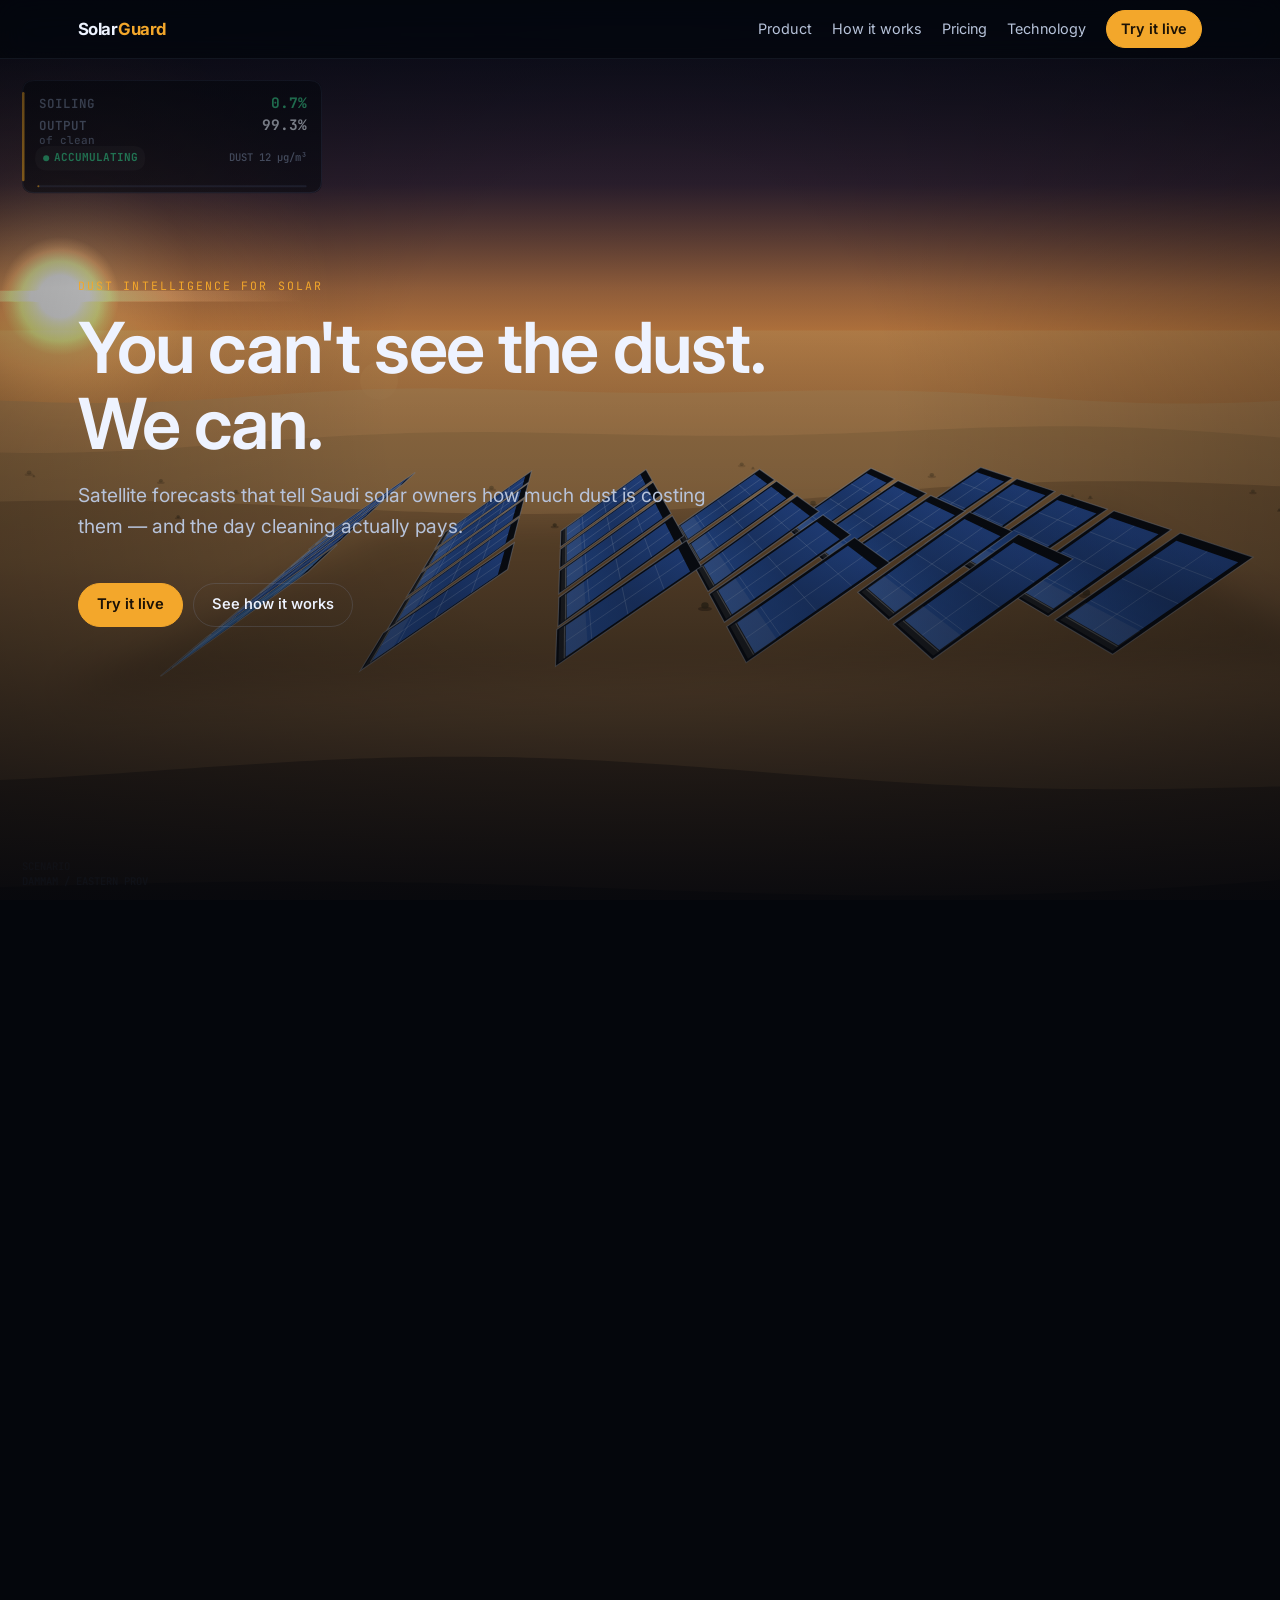
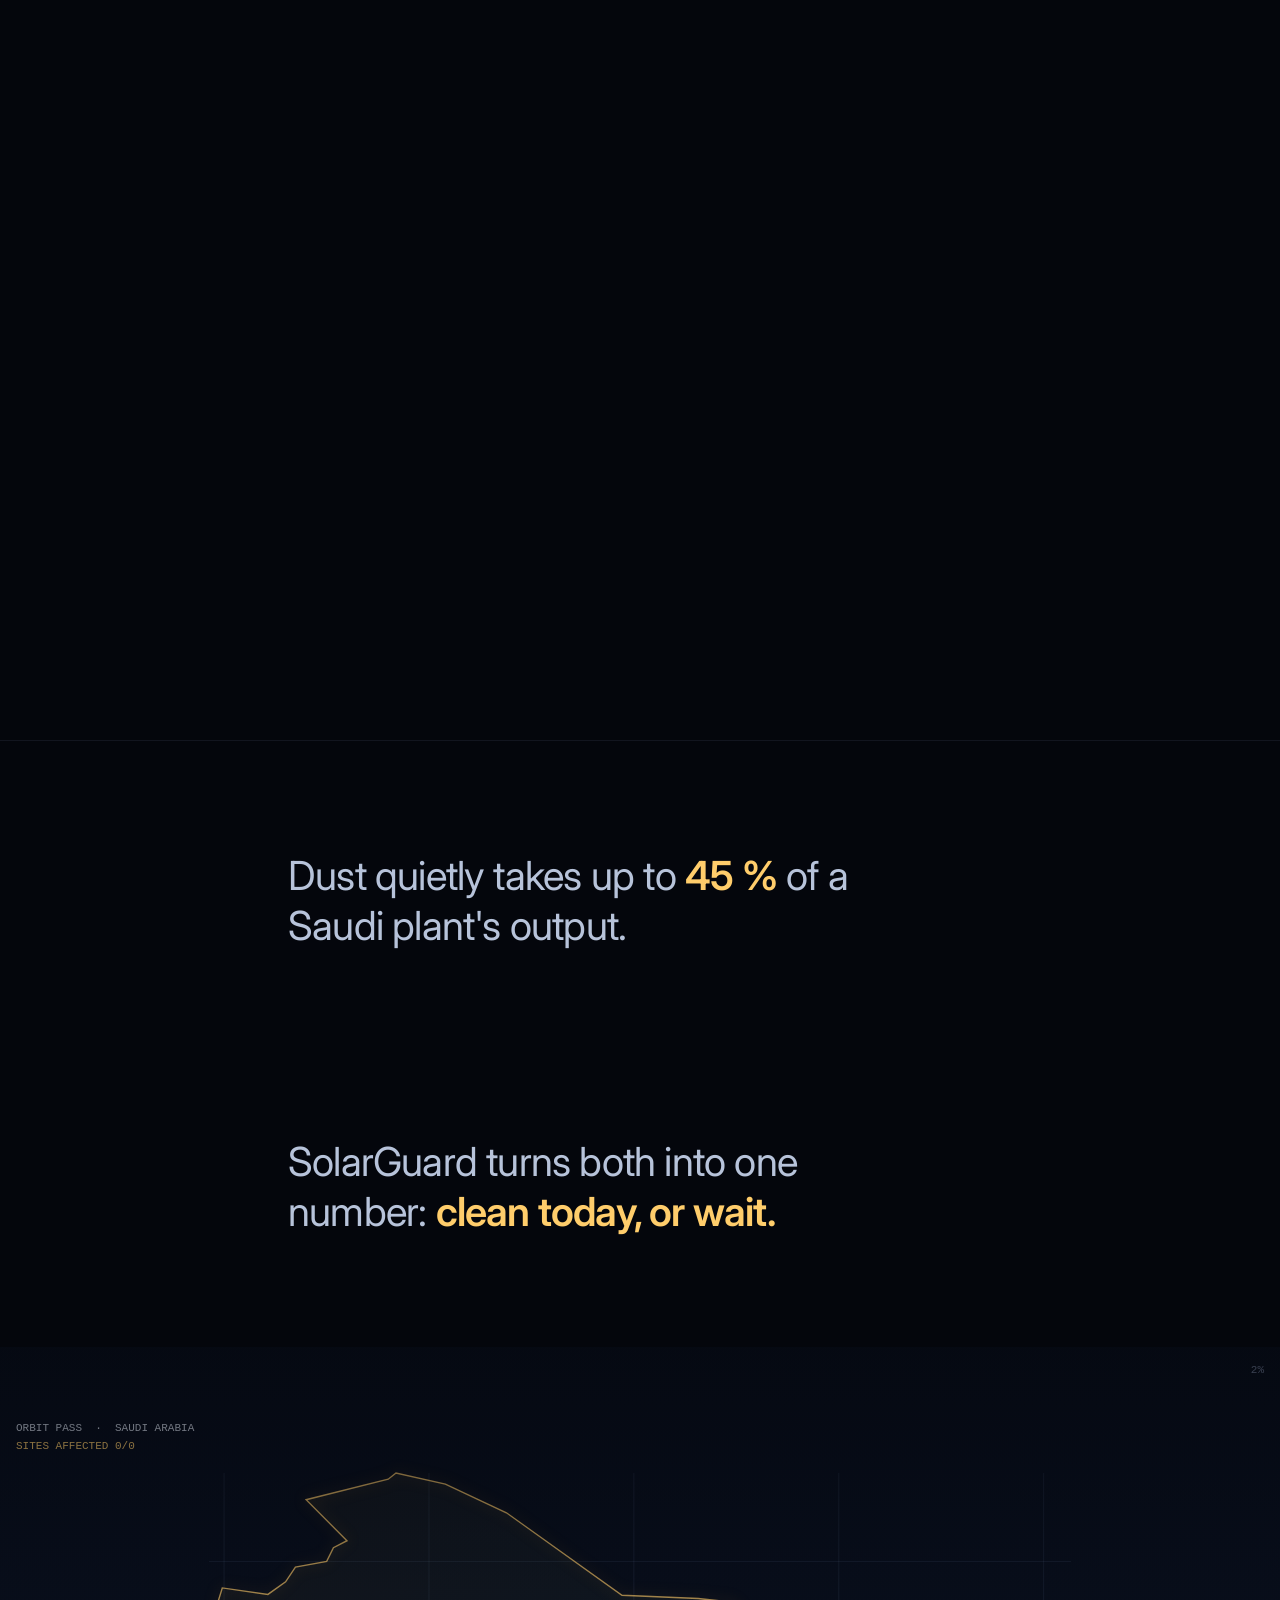
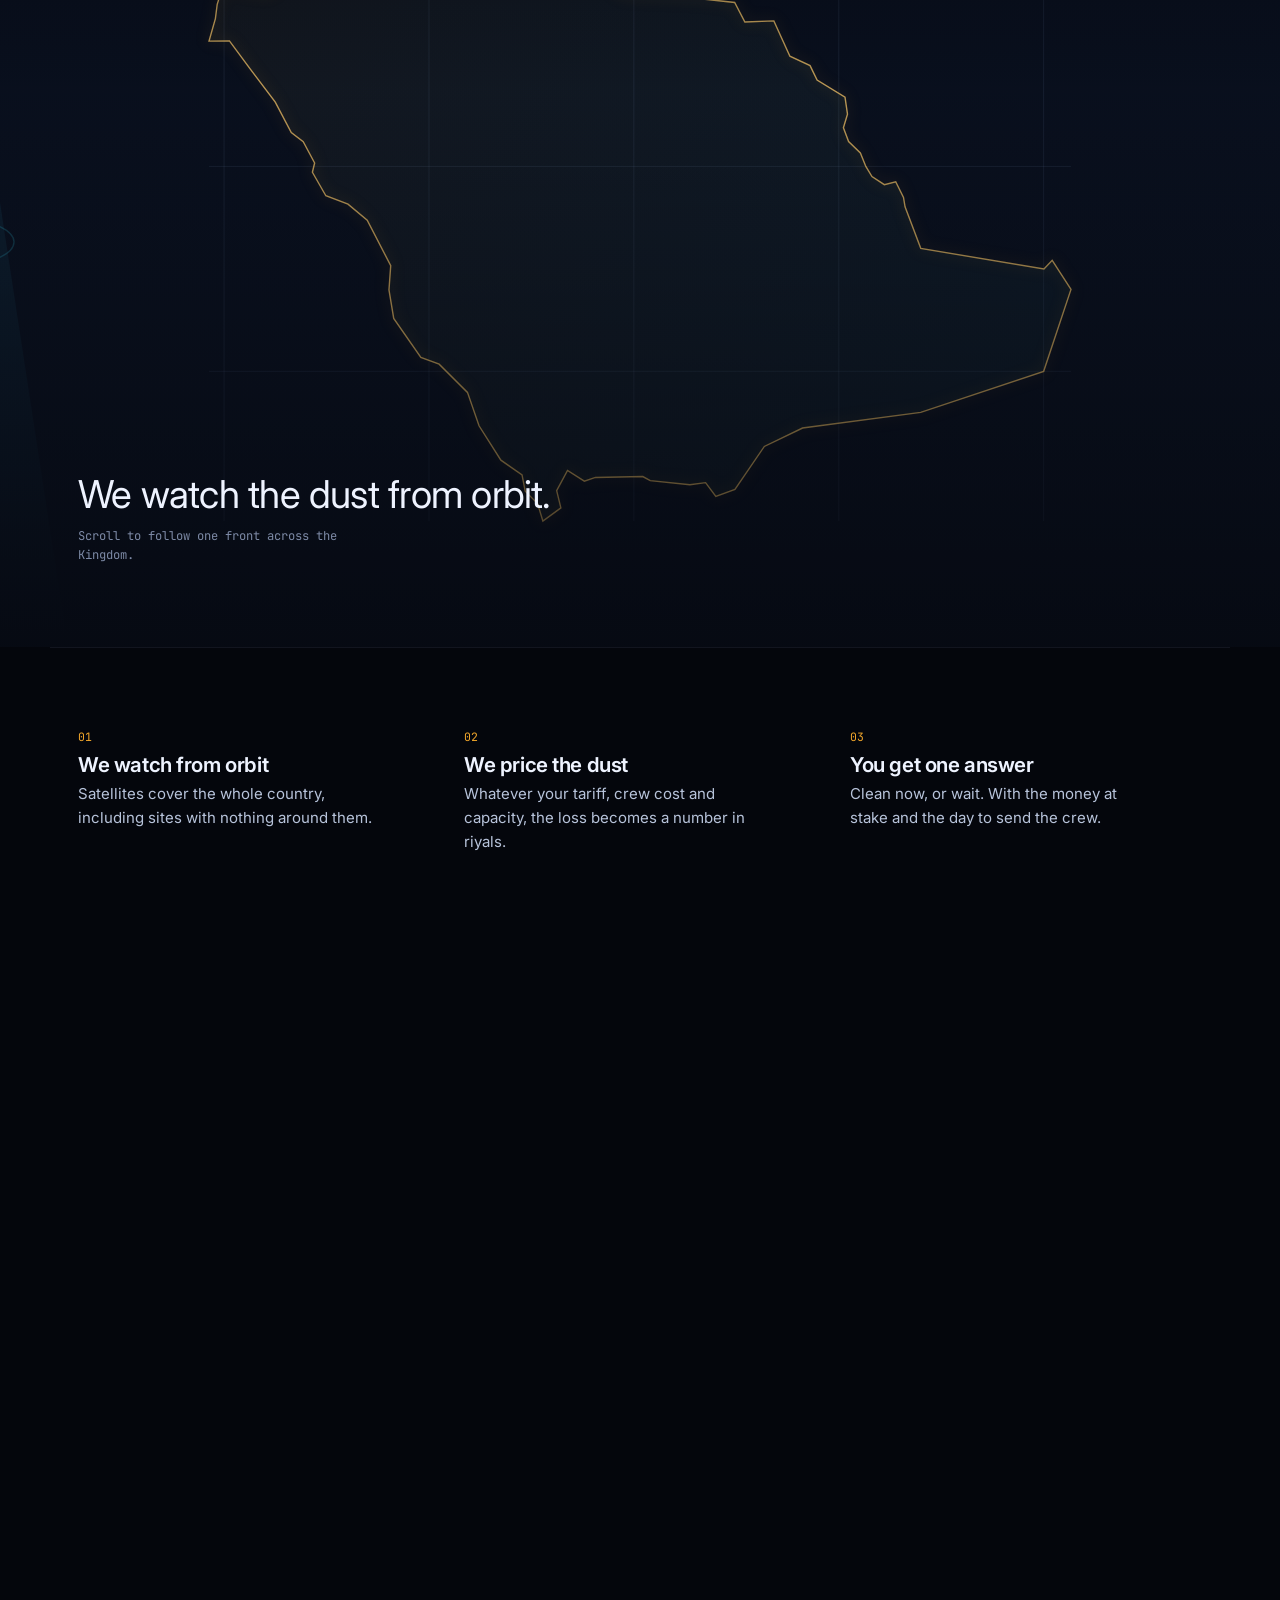
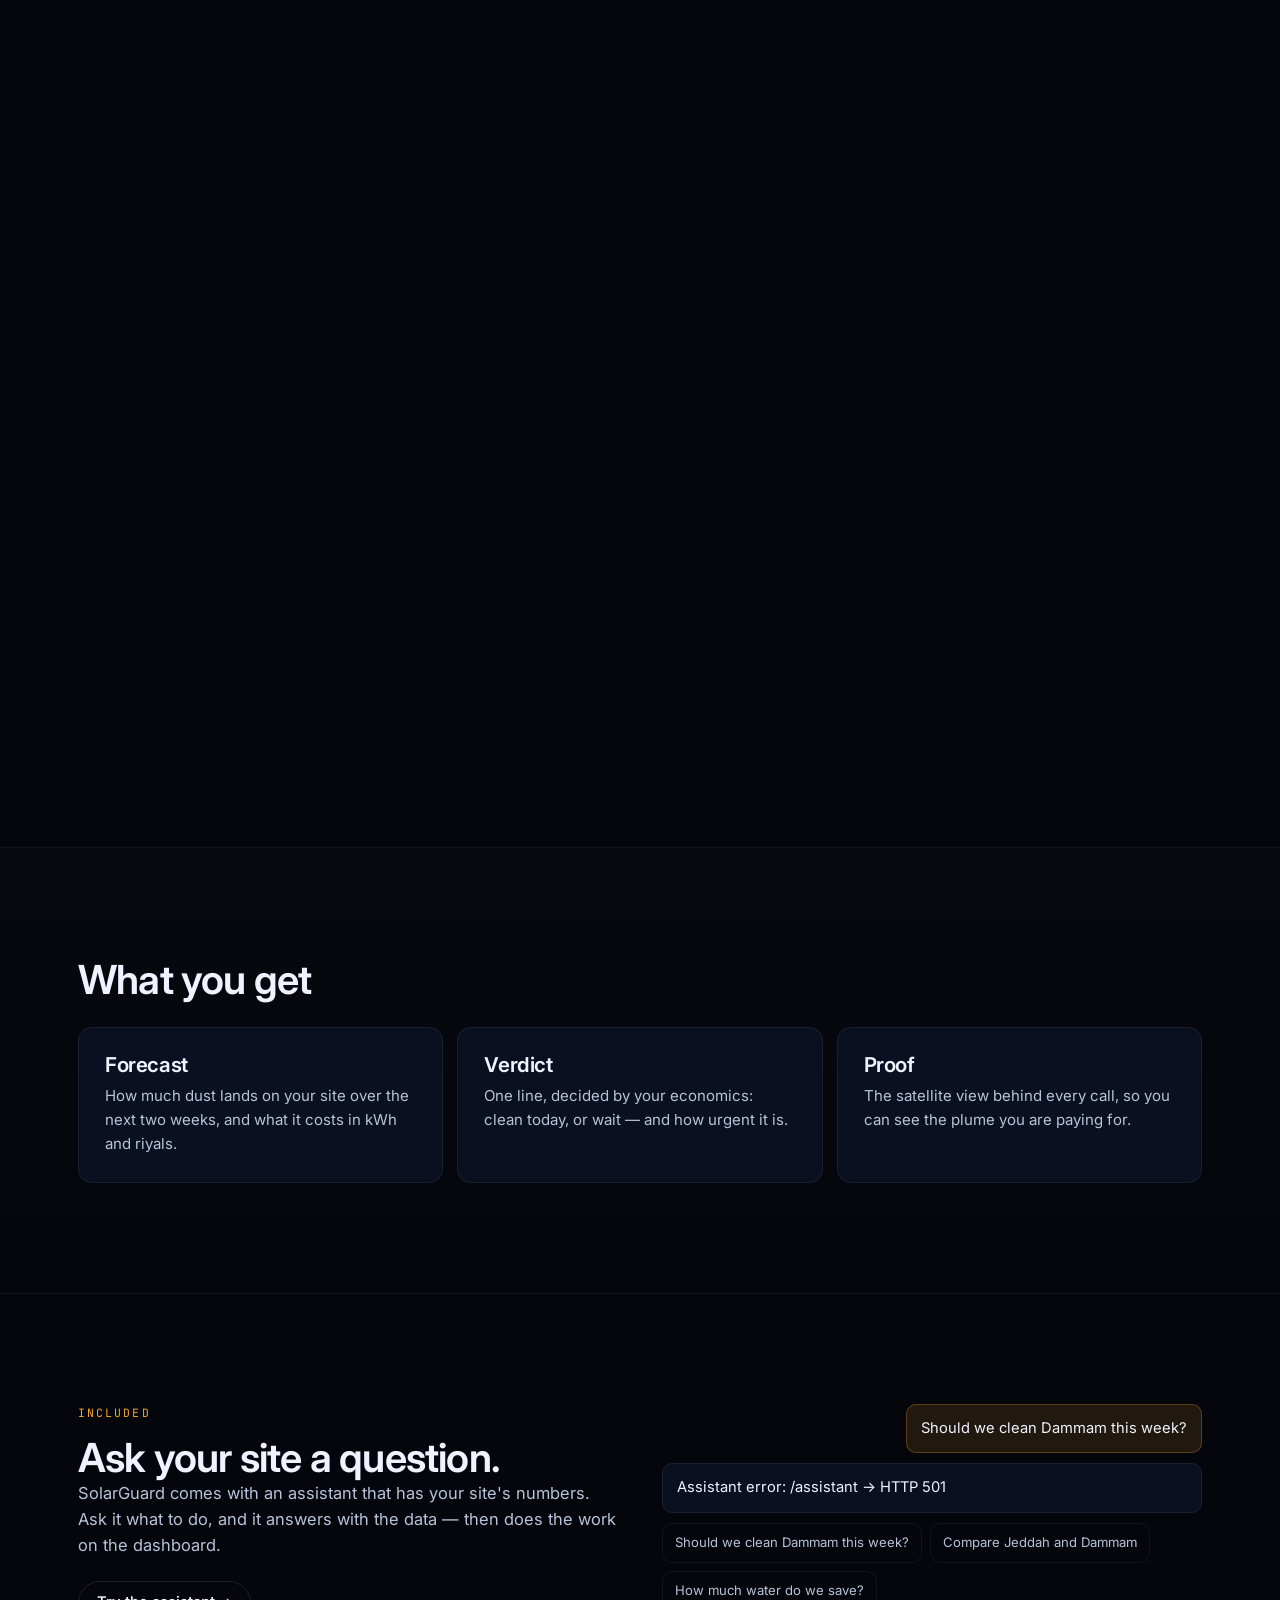
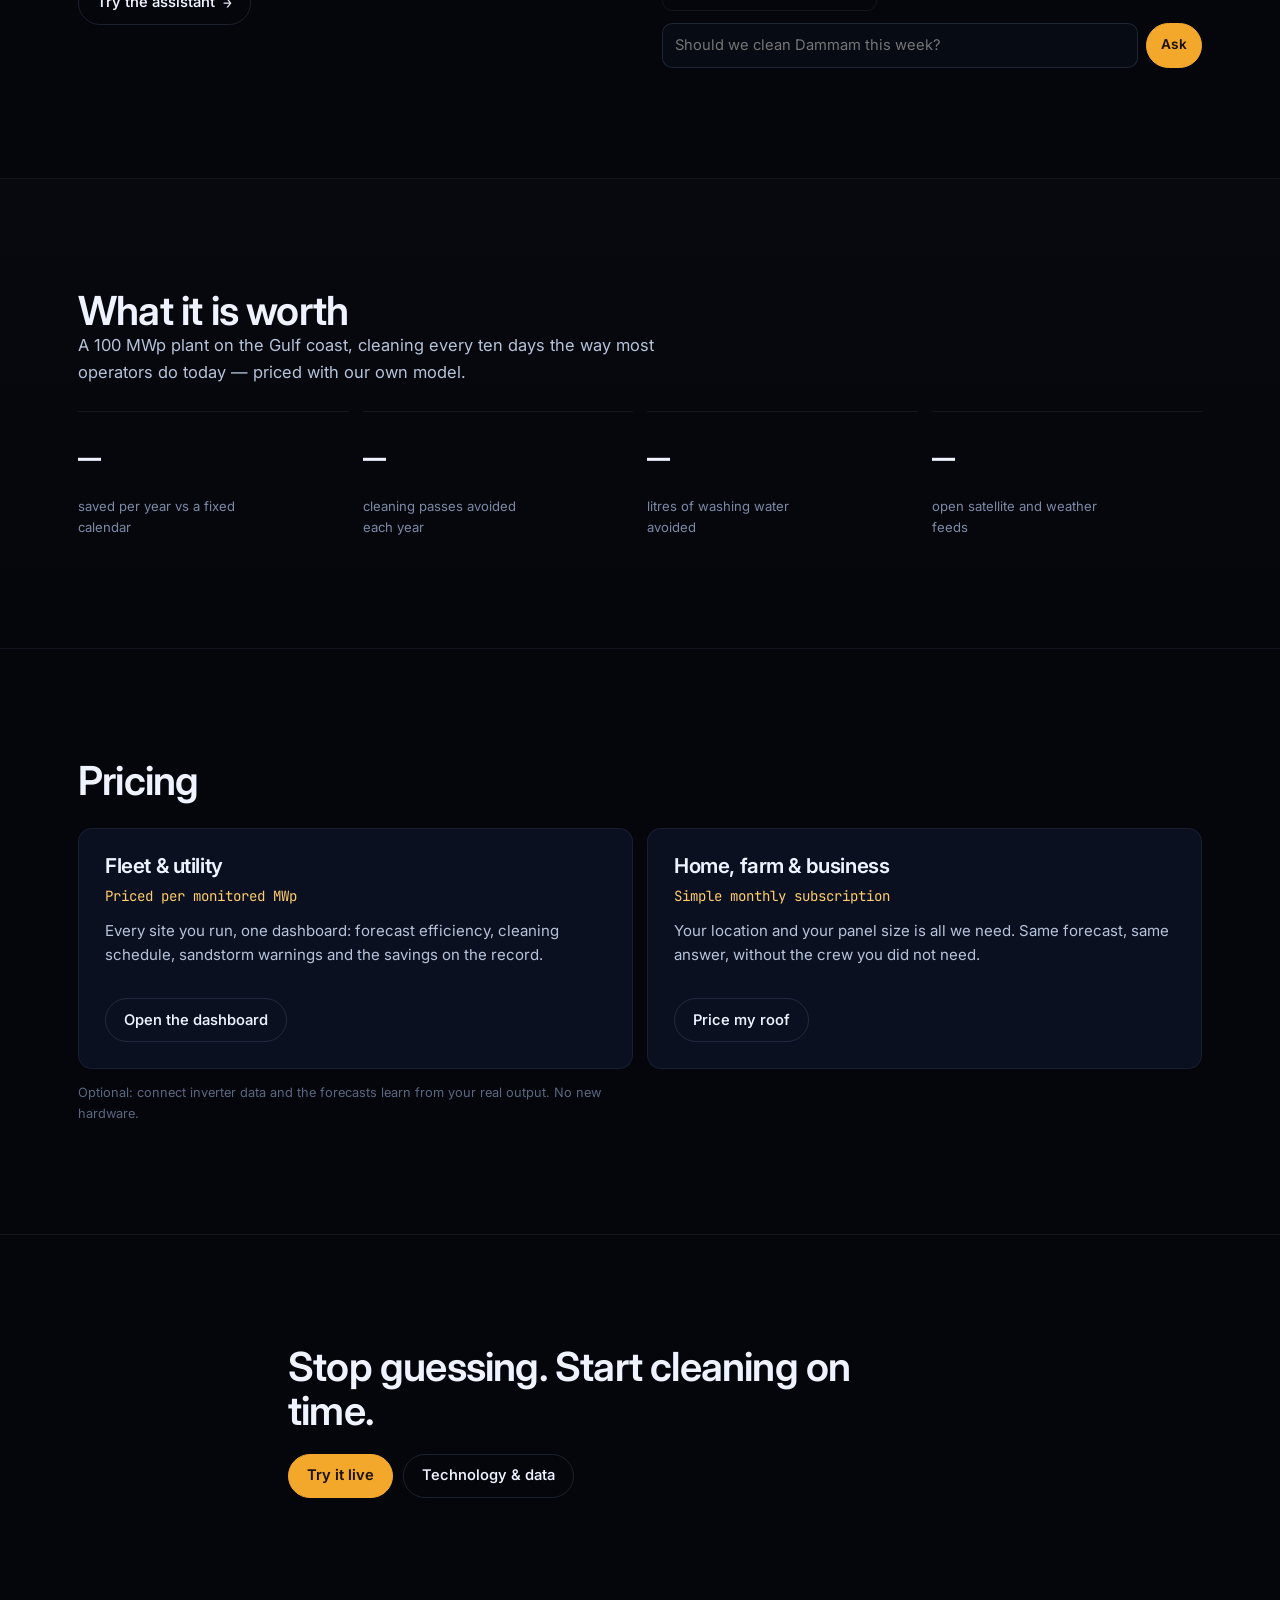
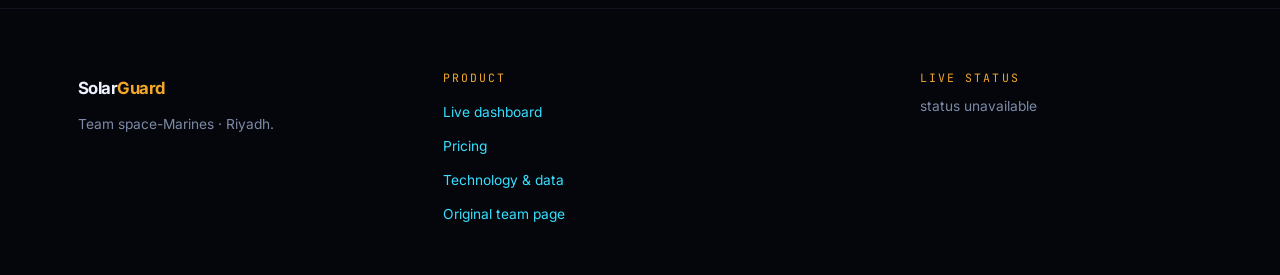
==== public/index.html @ d952955c "SolarGuard Space — satellite + AI dust intelligence for Saudi solar Product - Public site at the dom" ====
<!DOCTYPE html>
<html lang="en">
<head>
<meta charset="utf-8">
<meta name="viewport" content="width=device-width, initial-scale=1, viewport-fit=cover">
<title>SolarGuard Space — know when to clean your solar plant</title>
<meta name="description" content="SolarGuard Space turns satellite dust data into a simple answer for Saudi solar owners: how much the dust is costing you, and when cleaning pays. Live dashboard, forecasts per site, AI assistant.">
<meta name="theme-color" content="#04060c">
<meta property="og:title" content="SolarGuard Space">
<meta property="og:description" content="You can't see the dust. We can. Know the day cleaning pays.">
<link rel="icon" href="data:image/svg+xml,%3Csvg xmlns='http://www.w3.org/2000/svg' viewBox='0 0 32 32'%3E%3Crect width='32' height='32' rx='7' fill='%23070b14'/%3E%3Cpath d='M16 6 L18 13 L25 16 L18 19 L16 26 L14 19 L7 16 L14 13 Z' fill='%23f3a72b'/%3E%3C/svg%3E">
<link rel="preconnect" href="https://fonts.googleapis.com">
<link rel="preconnect" href="https://fonts.gstatic.com" crossorigin>
<link href="https://fonts.googleapis.com/css2?family=Inter:wght@400;500;600;700&family=JetBrains+Mono:wght@400;500&display=swap" rel="stylesheet">
<link rel="stylesheet" href="assets/css/solarguard.css">
</head>
<body>

<nav class="top">
  <div class="wrap inner">
    <a class="brand" href="./">Solar<span>Guard</span></a>
    <div class="links">
      <a href="#product">Product</a>
      <a href="#orbit">How it works</a>
      <a href="#pricing">Pricing</a>
      <a href="technology.html">Technology</a>
      <a class="btn primary sm" href="dashboard.html">Try it live</a>
    </div>
  </div>
</nav>

<!-- ══════════════════════════════ hero + animation 1 ══════════════════════════ -->
<header class="stage" id="stage">
  <div class="stage-sticky">
    <canvas id="story" aria-label="Solar array as dust builds up and is cleaned"></canvas>
    <div class="stage-veil"></div>
    <div class="wrap stage-copy">
      <p class="kicker reveal">Dust intelligence for solar</p>
      <h1 class="reveal">You can't see the dust.<br>We can.</h1>
      <p class="sub reveal">Satellite forecasts that tell Saudi solar owners how much dust is
        costing them — and the day cleaning actually pays.</p>
      <div class="row-btns reveal">
        <a class="btn primary" href="dashboard.html">Try it live</a>
        <a class="btn" href="#orbit">See how it works</a>
      </div>
    </div>
  </div>
</header>

<!-- ══════════════════════════════ three short lines ══════════════════════════ -->
<section class="band" id="product">
  <div class="wrap narrow">
    <p class="big-line reveal">Dust quietly takes up to <b>45&nbsp;%</b> of a Saudi plant's output.</p>
    <p class="big-line reveal">Cleaning crews cost real money. Guessing costs more.</p>
    <p class="big-line reveal">SolarGuard turns both into one number: <b>clean today, or wait.</b></p>
  </div>
</section>

<!-- ══════════════════════════════ animation 2 + captions ══════════════════════ -->
<section class="orbit" id="orbit">
  <div class="orbit-sticky">
    <canvas id="plume" aria-label="Satellite pass over Saudi Arabia as a dust front crosses the country"></canvas>
    <div class="orbit-veil"></div>
    <div class="wrap orbit-copy">
      <p class="caption" id="orbit-caption">We watch the dust from orbit.</p>
      <p class="orbit-sub" id="orbit-sub">Scroll to follow one front across the Kingdom.</p>
    </div>
  </div>
  <div class="wrap orbit-steps">
    <div class="step reveal"><span class="n">01</span><h3>We watch from orbit</h3>
      <p>Satellites cover the whole country, including sites with nothing around them.</p></div>
    <div class="step reveal"><span class="n">02</span><h3>We price the dust</h3>
      <p>Whatever your tariff, crew cost and capacity, the loss becomes a number in riyals.</p></div>
    <div class="step reveal"><span class="n">03</span><h3>You get one answer</h3>
      <p>Clean now, or wait. With the money at stake and the day to send the crew.</p></div>
  </div>
</section>

<!-- ══════════════════════════════ what you get ══════════════════════════ -->
<section class="band alt">
  <div class="wrap">
    <h2 class="reveal">What you get</h2>
    <div class="cards">
      <div class="card reveal">
        <h3>Forecast</h3>
        <p>How much dust lands on your site over the next two weeks, and what it costs in kWh and riyals.</p>
      </div>
      <div class="card reveal">
        <h3>Verdict</h3>
        <p>One line, decided by your economics: clean today, or wait — and how urgent it is.</p>
      </div>
      <div class="card reveal">
        <h3>Proof</h3>
        <p>The satellite view behind every call, so you can see the plume you are paying for.</p>
      </div>
    </div>
  </div>
</section>

<!-- ══════════════════════════════ agent ══════════════════════════════ -->
<section class="band" id="agent">
  <div class="wrap two-col">
    <div class="reveal">
      <p class="kicker">Included</p>
      <h2>Ask your site a question.</h2>
      <p>SolarGuard comes with an assistant that has your site's numbers. Ask it what to do, and it
        answers with the data — then does the work on the dashboard.</p>
      <div class="row-btns"><a class="btn" href="dashboard.html#agent">Try the assistant <span class="arw">→</span></a></div>
    </div>
    <div class="reveal">
      <div class="chat" id="home-chat"></div>
      <div class="ask-row">
        <input id="home-ask" type="text" placeholder="Should we clean Dammam this week?" autocomplete="off">
        <button class="btn primary sm" id="home-ask-go">Ask</button>
      </div>
    </div>
  </div>
</section>

<!-- ══════════════════════════════ impact ══════════════════════════════ -->
<section class="band alt" id="impact">
  <div class="wrap">
    <h2 class="reveal">What it is worth</h2>
    <p class="lead-narrow reveal">A 100&nbsp;MWp plant on the Gulf coast, cleaning every ten days the way most
      operators do today — priced with our own model.</p>
    <div class="tiles" style="margin-top:26px">
      <div class="stat reveal"><span class="v" id="stat-sar">—</span><span class="k">saved per year vs a fixed calendar</span></div>
      <div class="stat reveal"><span class="v" id="stat-mwh">—</span><span class="k">cleaning passes avoided each year</span></div>
      <div class="stat reveal"><span class="v" id="stat-water">—</span><span class="k">litres of washing water avoided</span></div>
      <div class="stat reveal"><span class="v" id="stat-feeds">—</span><span class="k">open satellite and weather feeds</span></div>
    </div>
  </div>
</section>

<!-- ══════════════════════════════ pricing ══════════════════════════════ -->
<section class="band" id="pricing">
  <div class="wrap">
    <h2 class="reveal">Pricing</h2>
    <div class="cards cards-2">
      <div class="card reveal">
        <h3>Fleet &amp; utility</h3>
        <p class="price">Priced per monitored MWp</p>
        <p>Every site you run, one dashboard: forecast efficiency, cleaning schedule, sandstorm warnings and
          the savings on the record.</p>
        <a class="btn" href="dashboard.html">Open the dashboard</a>
      </div>
      <div class="card reveal">
        <h3>Home, farm &amp; business</h3>
        <p class="price">Simple monthly subscription</p>
        <p>Your location and your panel size is all we need. Same forecast, same answer, without the crew
          you did not need.</p>
        <a class="btn" href="dashboard.html">Price my roof</a>
      </div>
    </div>
    <p class="src reveal">Optional: connect inverter data and the forecasts learn from your real output.
      No new hardware.</p>
  </div>
</section>

<!-- ══════════════════════════════ closing ══════════════════════════════ -->
<section class="band closing">
  <div class="wrap narrow">
    <h2 class="reveal">Stop guessing. Start cleaning on time.</h2>
    <div class="row-btns reveal">
      <a class="btn primary" href="dashboard.html">Try it live</a>
      <a class="btn" href="technology.html">Technology &amp; data</a>
    </div>
  </div>
</section>

<footer class="site">
  <div class="wrap foot-grid">
    <div>
      <a class="brand" href="./">Solar<span>Guard</span></a>
      <p class="small dim">Team space-Marines · Riyadh.</p>
    </div>
    <div>
      <p class="kicker">Product</p>
      <p class="small"><a href="dashboard.html">Live dashboard</a><br>
        <a href="#pricing">Pricing</a><br>
        <a href="technology.html">Technology &amp; data</a><br>
        <a href="mission/">Original team page</a></p>
    </div>
    <div>
      <p class="kicker">Live status</p>
      <p class="small dim" id="foot-status">checking feeds…</p>
    </div>
  </div>
</footer>

<script type="module" src="assets/js/sg-home.js"></script>
</body>
</html>
---- public/assets/css/solarguard.css ----
/* ============================================================================
   SolarGuard Space — stylesheet
   Mobile-first. Editorial rather than "dashboard-y": hairline rules, generous
   whitespace, one accent colour, mono for anything numeric. Built to read well
   at 390 px before it reads well on a projector.
   ========================================================================= */

:root {
  color-scheme: dark;
  --bg: #04060c;
  --bg-soft: #070b14;
  --panel: #0a1020;
  --panel-2: #0d1526;
  --line: rgba(150, 176, 220, 0.16);
  --line-soft: rgba(150, 176, 220, 0.09);
  --sand: #f3a72b;
  --sand-2: #ffcd6b;
  --cyan: #37e0ff;
  --green: #3ddc97;
  --red: #ff5f6d;
  --amber: #ffb020;
  --violet: #9a7bff;
  --ink: #eef3ff;
  --ink-2: #b7c3da;
  --ink-3: #7d8aa6;
  --ink-4: #5b6680;
  --r: 14px;
  --r-sm: 10px;
  --pad: clamp(16px, 4vw, 28px);
  --maxw: 1180px;
  --font: "Inter", -apple-system, BlinkMacSystemFont, "Segoe UI", Roboto, Helvetica, Arial, sans-serif;
  --mono: "JetBrains Mono", ui-monospace, SFMono-Regular, Menlo, monospace;
}

* { box-sizing: border-box; }
html { scroll-behavior: smooth; -webkit-text-size-adjust: 100%; }

body {
  margin: 0;
  background: var(--bg);
  color: var(--ink);
  font-family: var(--font);
  font-size: 16px;
  line-height: 1.6;
  overflow-x: hidden;
  -webkit-font-smoothing: antialiased;
}

a { color: var(--cyan); text-decoration: none; }
a:hover { text-decoration: underline; text-underline-offset: 3px; }

.wrap { width: 100%; max-width: var(--maxw); margin: 0 auto; padding: 0 var(--pad); position: relative; }
.wrap.narrow { max-width: 760px; }
.small { font-size: 0.86rem; }
.mono { font-family: var(--mono); font-variant-numeric: tabular-nums; }
.dim { color: var(--ink-3); }
.arw { font-family: var(--mono); }

h1, h2, h3 { margin: 0; line-height: 1.08; letter-spacing: -0.02em; font-weight: 620; }
h1 { font-size: clamp(2.15rem, 8.4vw, 4.4rem); }
h2 { font-size: clamp(1.5rem, 4.6vw, 2.5rem); }
h3 { font-size: clamp(1.05rem, 2.4vw, 1.28rem); }
p { margin: 0 0 1em; color: var(--ink-2); }
p:last-child { margin-bottom: 0; }
b { color: var(--ink); font-weight: 600; }

/* ---------------------------------------------------------------- nav */
nav.top {
  position: fixed; inset: 0 0 auto 0; z-index: 60;
  background: rgba(4, 6, 12, 0.72);
  backdrop-filter: blur(14px) saturate(140%);
  border-bottom: 1px solid var(--line-soft);
}
nav.top .inner { display: flex; align-items: center; gap: 20px; height: 58px; }
.brand {
  display: inline-flex; align-items: baseline; gap: 1px; white-space: nowrap;
  font-weight: 700; letter-spacing: -0.03em; font-size: 1.05rem; color: var(--ink);
  min-height: 44px; align-items: center;
}
.brand span { color: var(--sand); }
.brand:hover { text-decoration: none; }
nav.top .links { display: flex; align-items: center; gap: 20px; margin-left: auto; }
nav.top .links a { color: var(--ink-2); font-size: 0.9rem; }
nav.top .links a:hover { color: var(--ink); text-decoration: none; }
nav.top .links a.btn { color: #1b1206; }

/* ---------------------------------------------------------------- buttons */
.btn {
  display: inline-flex; align-items: center; justify-content: center; gap: 8px;
  min-height: 44px; padding: 0 18px;
  border: 1px solid var(--line); border-radius: 999px;
  background: transparent; color: var(--ink);
  font: inherit; font-size: 0.92rem; font-weight: 550; cursor: pointer;
  transition: background .18s, border-color .18s, transform .18s;
  text-decoration: none; white-space: nowrap;
}
.btn:hover { background: rgba(255, 255, 255, 0.05); border-color: var(--line); text-decoration: none; transform: translateY(-1px); }
.btn.primary { background: var(--sand); border-color: var(--sand); color: #1b1206; font-weight: 620; }
.btn.primary:hover { background: var(--sand-2); border-color: var(--sand-2); }
.btn.sm { min-height: 38px; padding: 0 14px; font-size: 0.85rem; }
.btn:disabled { opacity: .5; cursor: progress; transform: none; }

/* ---------------------------------------------------------------- shared bits */
.kicker {
  font-family: var(--mono); font-size: 0.72rem; letter-spacing: 0.18em;
  text-transform: uppercase; color: var(--sand); margin: 0 0 14px;
}
.head { max-width: 760px; margin-bottom: clamp(22px, 4vw, 40px); }
.head h2 { margin-bottom: 12px; }
.row-btns { display: flex; flex-wrap: wrap; gap: 10px; margin-top: 22px; }
.band { padding: clamp(58px, 11vw, 110px) 0; border-top: 1px solid var(--line-soft); }
.band.alt { background: linear-gradient(180deg, rgba(255,255,255,0.012), transparent); }
.statement { font-size: clamp(1.02rem, 2.6vw, 1.24rem); color: var(--ink-2); line-height: 1.66; }
.src { font-size: 0.8rem; color: var(--ink-4); margin-top: 14px; max-width: 68ch; }
.two-col { display: grid; grid-template-columns: 1fr; gap: clamp(20px, 4vw, 44px); align-items: start; }
.mini { display: flex; justify-content: space-between; gap: 12px; padding: 10px 0; border-bottom: 1px solid var(--line-soft); font-size: 0.9rem; }
.mini .k { color: var(--ink-3); }
.mini .v { font-family: var(--mono); text-align: right; }

/* ---------------------------------------------------------------- hero + scroll story */
.stage { position: relative; min-height: 260svh; }
.stage-sticky { position: sticky; top: 0; height: 100svh; overflow: hidden; }
.stage-sticky canvas { display: block; width: 100%; height: 100%; }
.stage-sticky { background:
    radial-gradient(1200px 620px at 74% 74%, rgba(255, 176, 60, 0.16), transparent 68%),
    radial-gradient(900px 500px at 22% 86%, rgba(255, 122, 47, 0.12), transparent 70%),
    linear-gradient(180deg, #070d1a 0%, #0b1424 42%, #131a24 62%, #1a1a1c 80%, #090c14 100%); }
.stage-veil {
  position: absolute; inset: 0; pointer-events: none;
  background: linear-gradient(180deg, rgba(4,6,12,0.62) 0%, rgba(4,6,12,0.16) 32%, rgba(4,6,12,0.34) 62%, rgba(4,6,12,0.9) 100%);
}
.stage-copy {
  position: absolute; inset: 0;
  display: flex; flex-direction: column; justify-content: center;
  padding-top: 58px; padding-bottom: 6svh;
  pointer-events: none;
}
.stage-copy > * { pointer-events: auto; }
@media (min-width: 720px) {
  .stage-copy::before {          /* soft scrim so the headline never fights the haze */
    content: ""; position: absolute; inset: 12% auto 18% -6%; width: 62%; z-index: -1;
    background: radial-gradient(closest-side, rgba(4, 6, 12, 0.72), rgba(4, 6, 12, 0));
    filter: blur(8px);
  }
}
.stage-copy h1 { margin-bottom: 18px; max-width: 20ch; }
.stage-copy .sub { font-size: clamp(1rem, 2.6vw, 1.2rem); max-width: 54ch; color: var(--ink-2); }
.scroll-note {
  font-family: var(--mono); font-size: 0.74rem; color: var(--ink-4);
  margin-top: clamp(20px, 6vh, 46px); letter-spacing: 0.04em;
}

/* ---------------------------------------------------------------- tables */
.table-wrap { overflow-x: auto; -webkit-overflow-scrolling: touch; border: 1px solid var(--line-soft); border-radius: var(--r); background: var(--panel); min-width: 0; max-width: 100%; }
table.data { width: 100%; min-width: 520px; border-collapse: collapse; font-size: 0.87rem; }
table.data th, table.data td { text-align: left; padding: 11px 14px; border-bottom: 1px solid var(--line-soft); vertical-align: top; }
table.data th { font-family: var(--mono); font-size: 0.68rem; letter-spacing: 0.12em; text-transform: uppercase; color: var(--ink-3); font-weight: 500; white-space: nowrap; }
table.data tr:last-child td { border-bottom: 0; }
table.data td.num { font-family: var(--mono); text-align: right; white-space: nowrap; font-variant-numeric: tabular-nums; }
table.data tbody tr:hover td { background: rgba(255, 255, 255, 0.02); }

/* ---------------------------------------------------------------- pills / tags */
.pill {
  display: inline-flex; align-items: center; gap: 6px; padding: 3px 9px; border-radius: 999px;
  border: 1px solid var(--line); font-size: 0.72rem; color: var(--ink-2); white-space: nowrap;
}
.pill.live { border-color: rgba(61,220,151,.4); color: #b8f2d6; background: rgba(61,220,151,.08); }
.pill.gated { border-color: rgba(154,123,255,.35); color: #d3c7ff; background: rgba(154,123,255,.08); }
.pill.warn { border-color: rgba(255,176,32,.4); color: #ffdda0; background: rgba(255,176,32,.08); }
.pill.danger { border-color: rgba(255,95,109,.4); color: #ffc9ce; background: rgba(255,95,109,.1); }
.pill .dot { width: 6px; height: 6px; border-radius: 50%; background: currentColor; }

/* ---------------------------------------------------------------- chat */
.chat { display: flex; flex-direction: column; gap: 10px; }
.msg { max-width: 100%; padding: 12px 14px; border-radius: var(--r-sm); font-size: 0.92rem; line-height: 1.58; }
.msg.user { align-self: flex-end; background: rgba(243,167,43,.12); border: 1px solid rgba(243,167,43,.28); }
.msg.bot { align-self: flex-start; background: var(--panel); border: 1px solid var(--line-soft); width: 100%; }
.msg.bot p { margin: 0 0 .6em; color: var(--ink-2); }
.msg.bot p:last-child { margin-bottom: 0; }
.msg.tool { font-family: var(--mono); font-size: 0.74rem; color: var(--ink-3); background: transparent; border: 1px dashed var(--line-soft); }
.cites { display: flex; flex-wrap: wrap; gap: 6px; margin-top: 10px; }
.cites a { font-size: 0.72rem; padding: 3px 8px; border: 1px solid var(--line-soft); border-radius: 8px; color: var(--ink-3); }
.typing span { display: inline-block; width: 5px; height: 5px; margin-right: 4px; border-radius: 50%; background: var(--sand); animation: blink 1.2s infinite; }
.typing span:nth-child(2) { animation-delay: .16s; } .typing span:nth-child(3) { animation-delay: .32s; }
@keyframes blink { 0%,100% { opacity: .2 } 50% { opacity: 1 } }
.ask-row { display: flex; gap: 8px; margin-top: 12px; }
.ask-row input { flex: 1; }
.suggestions { display: flex; flex-wrap: wrap; gap: 8px; margin-top: 10px; }
.suggestions button {
  font: inherit; font-size: 0.82rem; min-height: 40px; padding: 8px 12px; text-align: left;
  border: 1px solid var(--line-soft); border-radius: var(--r-sm); background: transparent; color: var(--ink-2); cursor: pointer;
}
.suggestions button:hover { border-color: var(--sand); color: var(--ink); }

/* ---------------------------------------------------------------- forms */
select, input[type="text"], input[type="number"], input[type="date"], textarea {
  font: inherit; font-size: 0.92rem; color: var(--ink); background: var(--bg-soft);
  border: 1px solid var(--line); border-radius: var(--r-sm);
  padding: 10px 12px; width: 100%; min-height: 44px;
}
select:focus, input:focus, textarea:focus { outline: 2px solid rgba(55,224,255,.35); outline-offset: 1px; }
input[type="range"] { width: 100%; min-height: 32px; accent-color: var(--sand); }
label.field { display: block; margin-bottom: 12px; }
label.field .lbl { display: flex; justify-content: space-between; gap: 10px; font-family: var(--mono); font-size: 0.7rem; letter-spacing: .1em; text-transform: uppercase; color: var(--ink-3); margin-bottom: 6px; }
label.field .lbl b { color: var(--sand-2); }

/* ---------------------------------------------------------------- dashboard */
.dash { display: grid; grid-template-columns: minmax(0, 1fr); gap: 16px; align-items: start; }
/* min-width:0 stops a wide child (a data table inside its own scroll wrapper)
   from forcing the whole grid column wider than the phone screen */
.dash > *, .two-col > *, .tiles > *, .foot-grid > * { min-width: 0; }
.panel { background: var(--panel); border: 1px solid var(--line-soft); border-radius: var(--r); padding: clamp(14px, 3vw, 20px); }
.panel + .panel { margin-top: 14px; }
.panel h3 { font-size: 0.98rem; margin-bottom: 14px; display: flex; align-items: baseline; gap: 10px; }
.panel h3 .spacer { margin-left: auto; font-family: var(--mono); font-size: 0.7rem; color: var(--ink-4); font-weight: 400; }
.kv { display: flex; justify-content: space-between; gap: 12px; padding: 9px 0; border-bottom: 1px solid var(--line-soft); font-size: 0.89rem; }
.kv:last-child { border-bottom: 0; }
.kv .k { color: var(--ink-3); }
.kv .v { font-family: var(--mono); text-align: right; font-variant-numeric: tabular-nums; }
.verdict { display: flex; align-items: center; gap: 14px; padding: 16px; border-radius: var(--r-sm); border: 1px solid var(--line); }
.verdict.now { border-color: rgba(255,95,109,.45); background: rgba(255,95,109,.08); }
.verdict.wait { border-color: rgba(61,220,151,.4); background: rgba(61,220,151,.07); }
.verdict .big { font-size: clamp(1.3rem, 5vw, 1.7rem); font-weight: 700; letter-spacing: -0.01em; }
.verdict.now .big { color: #ffc9ce; } .verdict.wait .big { color: #b8f2d6; }
.bar { height: 6px; border-radius: 999px; background: rgba(255,255,255,.07); overflow: hidden; }
.bar i { display: block; height: 100%; border-radius: 999px; background: linear-gradient(90deg, var(--green), var(--amber), var(--red)); transition: width .5s ease; }
.legend { display: flex; flex-wrap: wrap; gap: 8px 16px; font-size: 0.76rem; color: var(--ink-3); margin-top: 10px; }
.legend i { display: inline-block; width: 9px; height: 9px; border-radius: 2px; margin-right: 6px; }
.tiles { display: grid; grid-template-columns: repeat(2, minmax(0, 1fr)); gap: 14px; }
.livetile { display: flex; flex-direction: column; gap: 4px; }
.livetile .k { font-family: var(--mono); font-size: 0.68rem; letter-spacing: .1em; text-transform: uppercase; color: var(--ink-3); }
.livetile .v { font-family: var(--mono); font-size: clamp(1.05rem, 3.6vw, 1.3rem); color: var(--ink); }
.livetile .u { font-size: 0.78rem; color: var(--ink-4); }
.map-shell { position: relative; border-radius: var(--r); overflow: hidden; border: 1px solid var(--line-soft); background: var(--bg-soft); }
#sg-map, #realmap { display: block; width: 100%; height: clamp(300px, 46svh, 560px); }
.map-tools { display: flex; flex-wrap: wrap; gap: 8px; margin-top: 12px; }
.map-tools > * { flex: 1 1 170px; min-width: 0; }
#cost-preset, #site-select { text-overflow: ellipsis; }
.map-hint { display: flex; justify-content: space-between; gap: 10px; font-size: 0.72rem; color: var(--ink-4); margin-top: 8px; }
.spinner { width: 14px; height: 14px; border-radius: 50%; border: 2px solid rgba(255,255,255,.15); border-top-color: var(--sand); animation: spin .8s linear infinite; display: inline-block; vertical-align: -2px; }
@keyframes spin { to { transform: rotate(360deg) } }

/* the real-map module renders its own floating cluster; on a phone that cluster
   clips against the map edge, so there we hide it and drive the same functions
   from the page's own control row */
@media (max-width: 719px) {
  .sg-ctrls { display: none !important; }
}
@media (min-width: 720px) {
  /* desktop with the real map: its own cluster is the better UI */
  #map-controls { display: none; }
  body.map-canvas #map-controls { display: flex; }
}

/* leaflet (real map) tuned to the theme */
.leaflet-container { background: #060a13; font-family: var(--font); width: 100%; max-width: 100%; }
.leaflet-control-attribution { background: rgba(6,10,19,.8) !important; color: var(--ink-4) !important; font-size: 10px !important; }
.leaflet-control-attribution a { color: var(--ink-3) !important; }
.leaflet-bar a { background: var(--panel-2) !important; color: var(--ink) !important; border-color: var(--line) !important; }
.leaflet-tooltip { background: rgba(7,11,20,.94) !important; border: 1px solid var(--line) !important; color: var(--ink) !important; font-size: 12px !important; box-shadow: none !important; }
.leaflet-tooltip:before { display: none !important; }

/* ---------------------------------------------------------------- footer */
footer.site { border-top: 1px solid var(--line-soft); padding: clamp(34px, 7vw, 60px) 0 clamp(26px, 5vw, 44px); }
footer.site a { display: inline-block; padding: 6px 0; }        /* 44px-ish touch targets */
.foot-grid { display: grid; grid-template-columns: 1fr; gap: 26px; }
.foot-grid .kicker { margin-bottom: 8px; }

/* ---------------------------------------------------------------- toast */
#sg-toast {
  position: fixed; left: 50%; bottom: 18px; transform: translateX(-50%) translateY(16px);
  z-index: 90; max-width: calc(100vw - 32px); padding: 11px 16px;
  background: rgba(10, 16, 32, .97); border: 1px solid var(--line); border-radius: var(--r-sm);
  font-size: 0.87rem; opacity: 0; transition: opacity .25s, transform .25s; pointer-events: none;
}
#sg-toast.show { opacity: 1; transform: translateX(-50%) translateY(0); }

.reveal { opacity: 0; transform: translateY(14px); transition: opacity .6s ease, transform .6s ease; }
.reveal.in { opacity: 1; transform: none; }

/* ============================================================================
   Larger screens
   ========================================================================= */
@media (min-width: 720px) {
  .foot-grid { grid-template-columns: 1.2fr 1.6fr 1fr; }
  .tiles { grid-template-columns: repeat(4, minmax(0, 1fr)); }
}
@media (min-width: 900px) {
  .two-col { grid-template-columns: minmax(0, 1fr) minmax(0, 1fr); }
  .stage-copy h1 { max-width: 24ch; }
}
@media (min-width: 1080px) {
  .dash { grid-template-columns: minmax(0, 1.3fr) minmax(0, 0.7fr); }
  body { font-size: 16.5px; }
}

/* ============================================================================
   Phones — the layout Maher actually checks
   ========================================================================= */
@media (max-width: 719px) {
  nav.top .links a:not(.btn) { display: none; }        /* keep the nav to one line */
  nav.top .inner { gap: 12px; }
  nav.top .links { gap: 10px; }
  .stage { min-height: 220svh; }
  .stage-copy { justify-content: flex-end; padding-bottom: 12svh; }
  .stage-copy h1 { max-width: 100%; }
  .stage-copy .sub { font-size: 0.98rem; }
  .scroll-note { font-size: 0.68rem; margin-top: 18px; }
  .statement { font-size: 1rem; }
  table.data { min-width: 460px; font-size: 0.82rem; }
  table.data th, table.data td { padding: 9px 10px; }
  .tiles { grid-template-columns: repeat(2, minmax(0, 1fr)); }
  #sg-map, #realmap { height: 58svh; }
  .map-tools > * { flex: 1 1 100%; }
  .panel { border-radius: var(--r-sm); }
  .verdict { flex-direction: column; align-items: flex-start; gap: 8px; }
  .btn { width: 100%; }
  .row-btns .btn, .ask-row .btn { width: 100%; }
  .ask-row { flex-direction: column; }
  .suggestions button { width: 100%; }
  .mini { font-size: 0.86rem; }
}

@media (prefers-reduced-motion: reduce) {
  html { scroll-behavior: auto; }
  .reveal { opacity: 1; transform: none; transition: none; }
  * { animation-duration: .001s !important; }
}

/* ============================================================================
   Product homepage: minimal copy, cards, big numbers, second animation
   ========================================================================= */
.sub { font-size: clamp(1rem, 2.4vw, 1.16rem); color: var(--ink-2); max-width: 46ch; }
.lead-narrow { max-width: 62ch; color: var(--ink-2); }
.closing { text-align: left; }
.closing h2 { max-width: 24ch; }

.big-line {
  font-size: clamp(1.4rem, 5.4vw, 2.5rem);
  line-height: 1.24; letter-spacing: -0.02em; color: var(--ink-2);
  margin: 0 0 clamp(22px, 5vw, 44px); font-weight: 400; max-width: 26ch;
}
.big-line:last-child { margin-bottom: 0; }
.big-line b { color: var(--sand-2); font-weight: 600; }

.cards { display: grid; grid-template-columns: 1fr; gap: 14px; margin-top: 26px; }
.cards-2 { grid-template-columns: 1fr; }
.card {
  border: 1px solid var(--line-soft); border-radius: var(--r);
  background: var(--panel); padding: clamp(18px, 3vw, 26px);
}
.card h3 { margin-bottom: 8px; }
.card p { color: var(--ink-2); font-size: 0.94rem; }
.card .price { font-family: var(--mono); color: var(--sand-2); font-size: 0.88rem; margin-bottom: 12px; }
.card .btn { margin-top: 16px; }

.stat { border-top: 1px solid var(--line-soft); padding-top: 16px; }
.stat .v { display: block; font-family: var(--mono); font-size: clamp(1.6rem, 6vw, 2.4rem); color: var(--ink); letter-spacing: -0.02em; }
.stat .k { display: block; font-size: 0.82rem; color: var(--ink-3); margin-top: 6px; max-width: 22ch; }

/* ---- second animation: orbital plot ------------------------------------- */
.orbit { position: relative; min-height: 300svh; }
.orbit-sticky { position: sticky; top: 0; height: 100svh; overflow: hidden;
  background: linear-gradient(180deg, #070d1a 0%, #0a1120 60%, #0b1424 100%); }
.orbit-sticky canvas { display: block; width: 100%; height: 100%; }
.orbit-veil { position: absolute; inset: 0; pointer-events: none;
  background: linear-gradient(180deg, rgba(4,6,12,0.55) 0%, rgba(4,6,12,0.05) 38%, rgba(4,6,12,0.72) 100%); }
.orbit-copy { position: absolute; left: 0; right: 0; bottom: clamp(30px, 9svh, 90px); }
.caption {
  font-size: clamp(1.35rem, 4.6vw, 2.4rem); line-height: 1.16; letter-spacing: -0.02em;
  color: var(--ink); max-width: 22ch; margin: 0 0 10px;
  opacity: 0; transform: translateY(10px); transition: opacity .45s ease, transform .45s ease;
}
.caption.in { opacity: 1; transform: none; }
.orbit-sub { font-family: var(--mono); font-size: 0.76rem; color: var(--ink-3); margin: 0; max-width: 40ch; }
.orbit-steps {
  display: grid; grid-template-columns: 1fr; gap: 26px;
  padding: clamp(40px, 8vw, 80px) var(--pad) clamp(50px, 10vw, 100px);
  /* sits above the pinned canvas and scrolls over it with an opaque backdrop,
     otherwise the step text collides with the artwork underneath */
  position: relative; z-index: 2; background: var(--bg);
  border-top: 1px solid var(--line-soft);
}
.step .n { font-family: var(--mono); font-size: 0.72rem; color: var(--sand); display: block; margin-bottom: 8px; }
.step h3 { margin-bottom: 6px; }
.step p { color: var(--ink-2); font-size: 0.94rem; max-width: 34ch; }

@media (min-width: 760px) {
  .cards { grid-template-columns: repeat(3, minmax(0, 1fr)); }
  .cards-2 { grid-template-columns: repeat(2, minmax(0, 1fr)); }
  .orbit-steps { grid-template-columns: repeat(3, minmax(0, 1fr)); gap: 34px; }
}
@media (max-width: 719px) {
  .orbit { min-height: auto; }
  .orbit-sticky { position: relative; height: 64svh; }   /* no wasted portrait space */
  .orbit-veil { background: linear-gradient(180deg, rgba(4,6,12,0.4) 0%, rgba(4,6,12,0.1) 40%, rgba(4,6,12,0.85) 100%); }
  .orbit-copy { position: static; padding: 16px var(--pad) 0; }
  .caption { font-size: clamp(1.3rem, 7vw, 1.8rem); max-width: 100%; }
  .orbit-sub { max-width: 100%; }
  .big-line { max-width: 100%; }
}
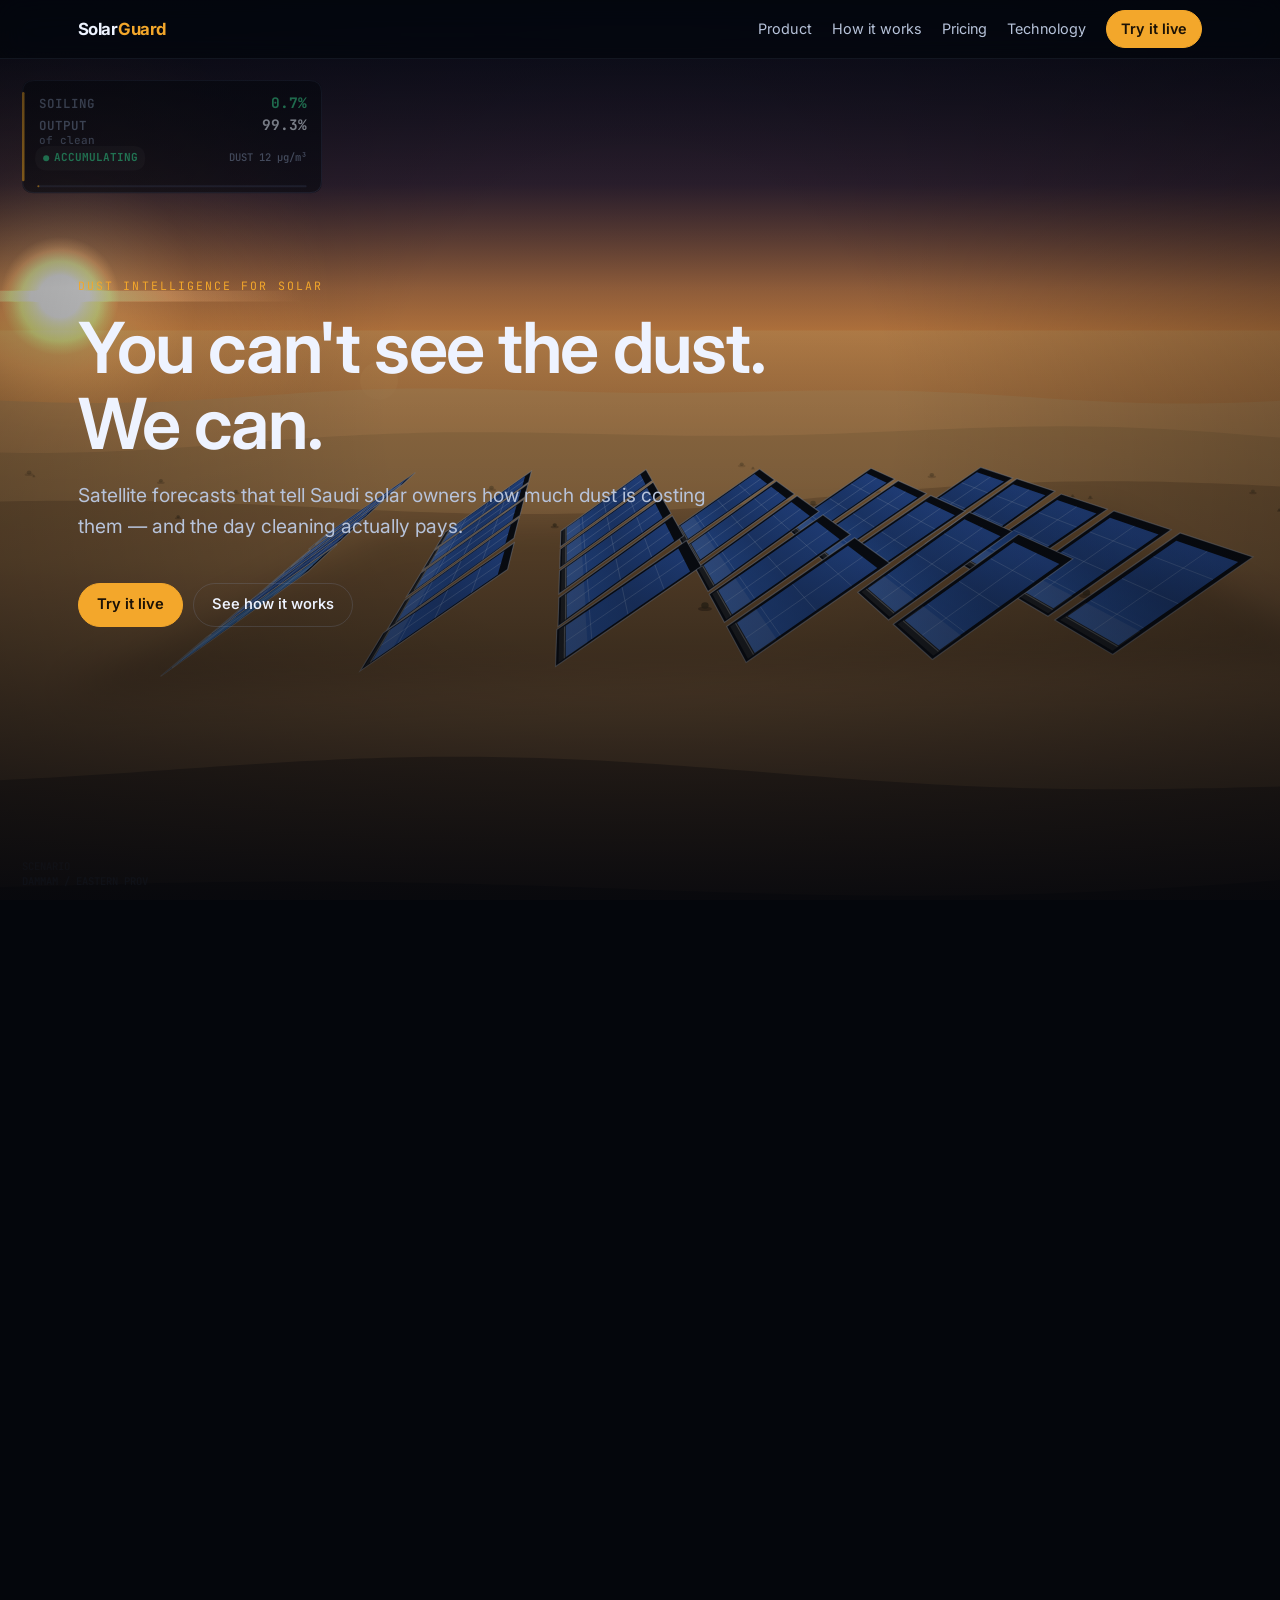
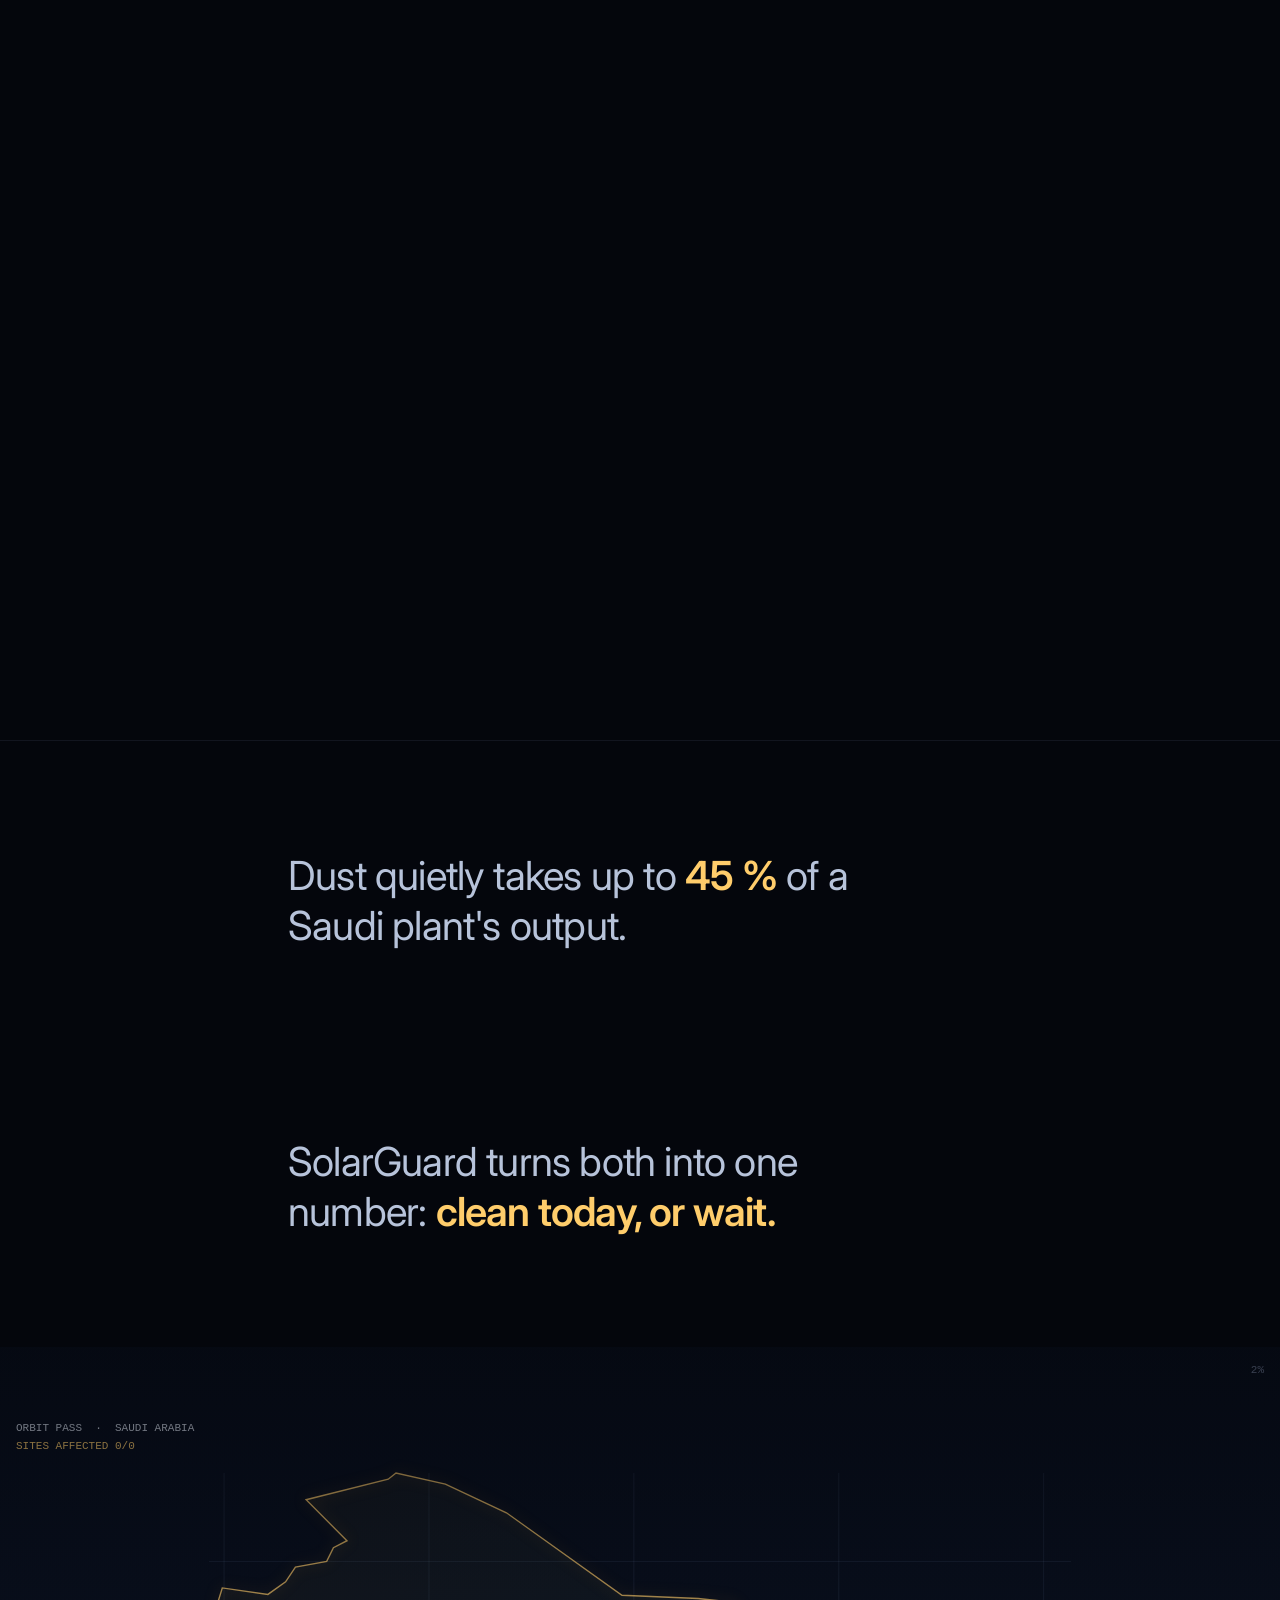
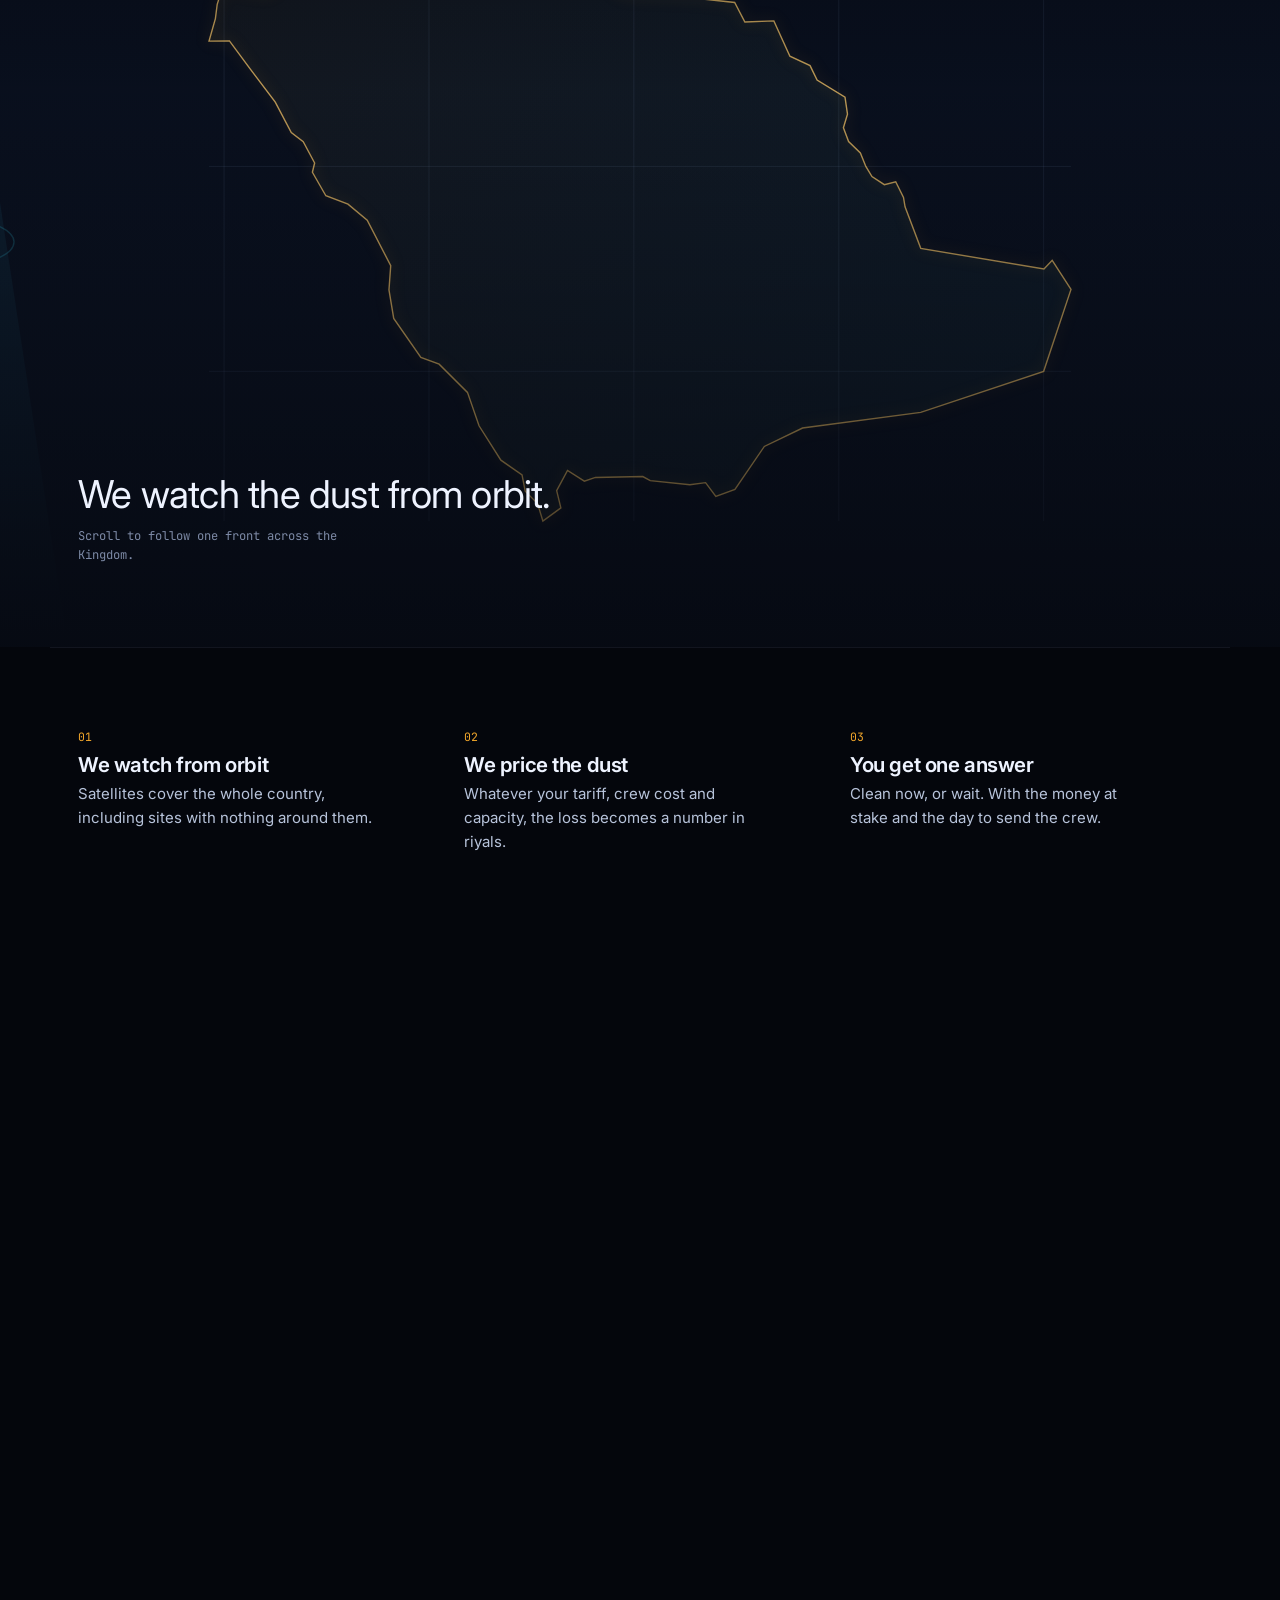
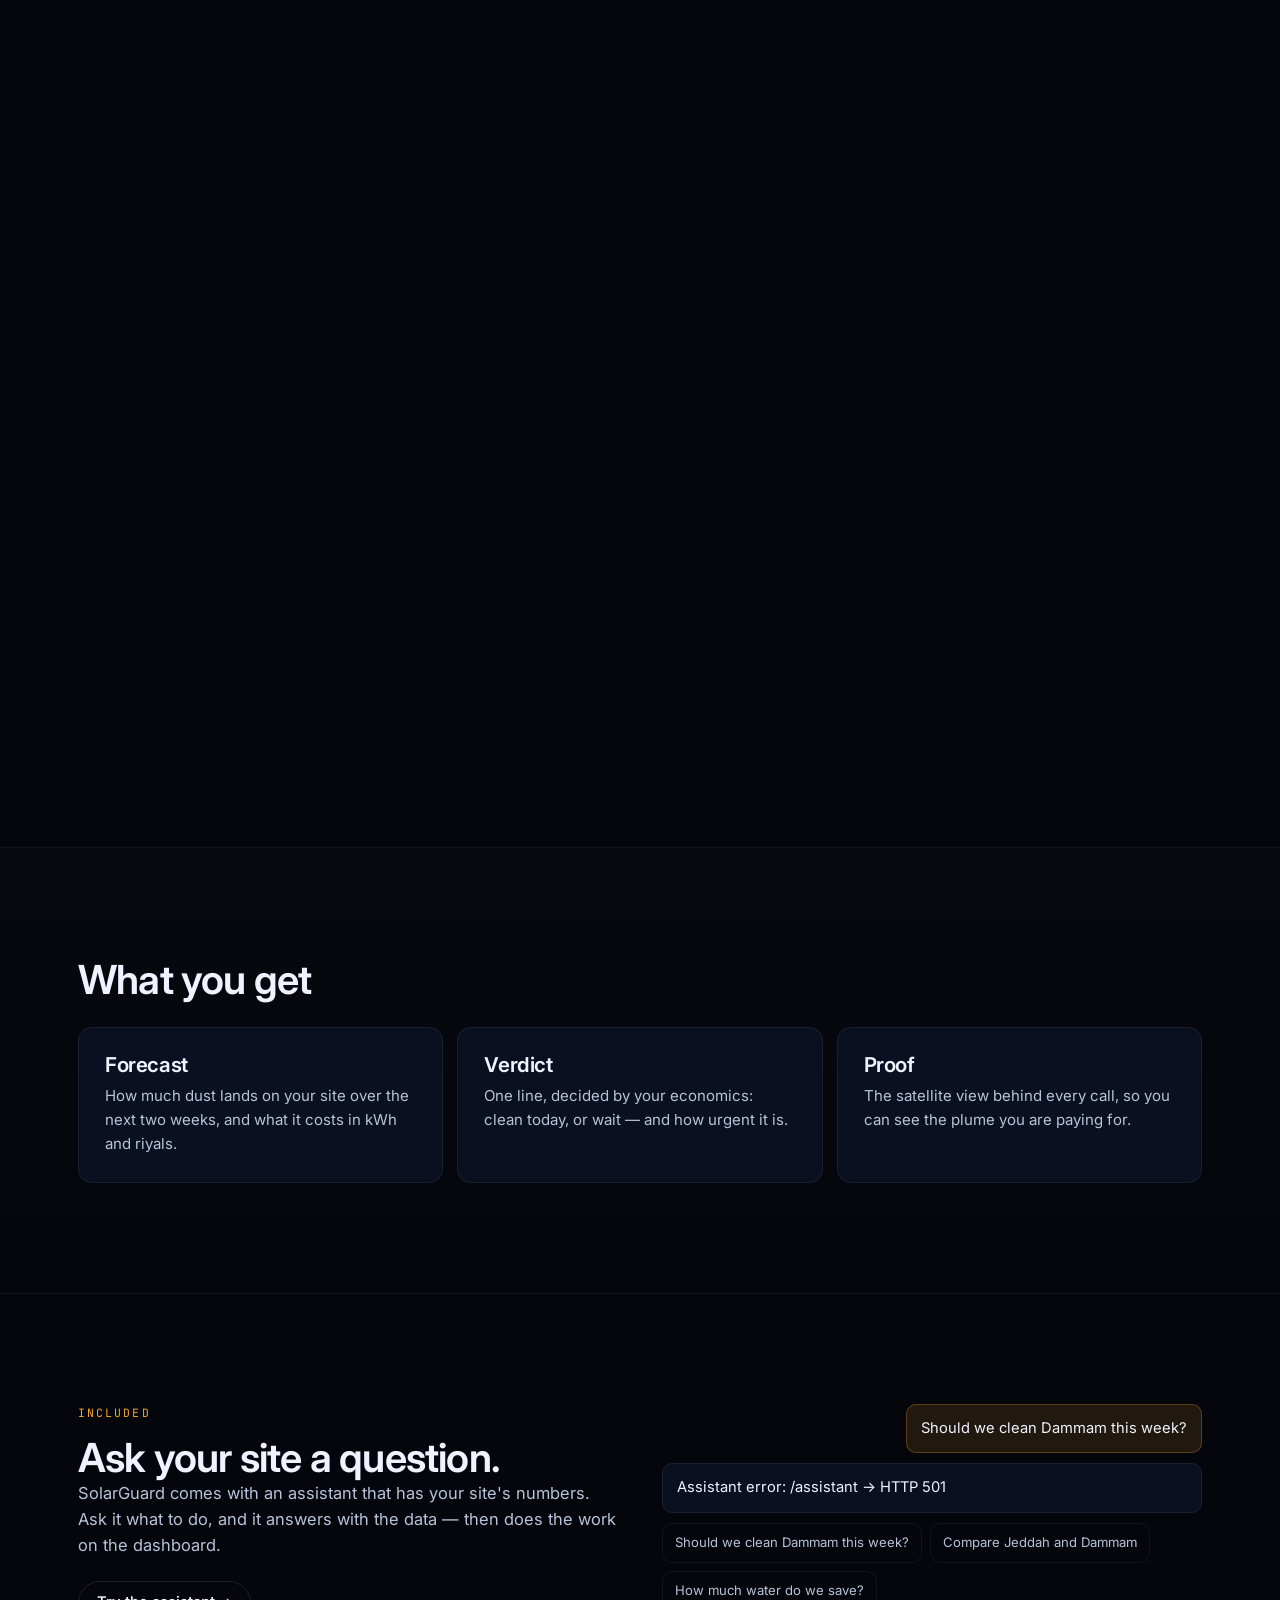
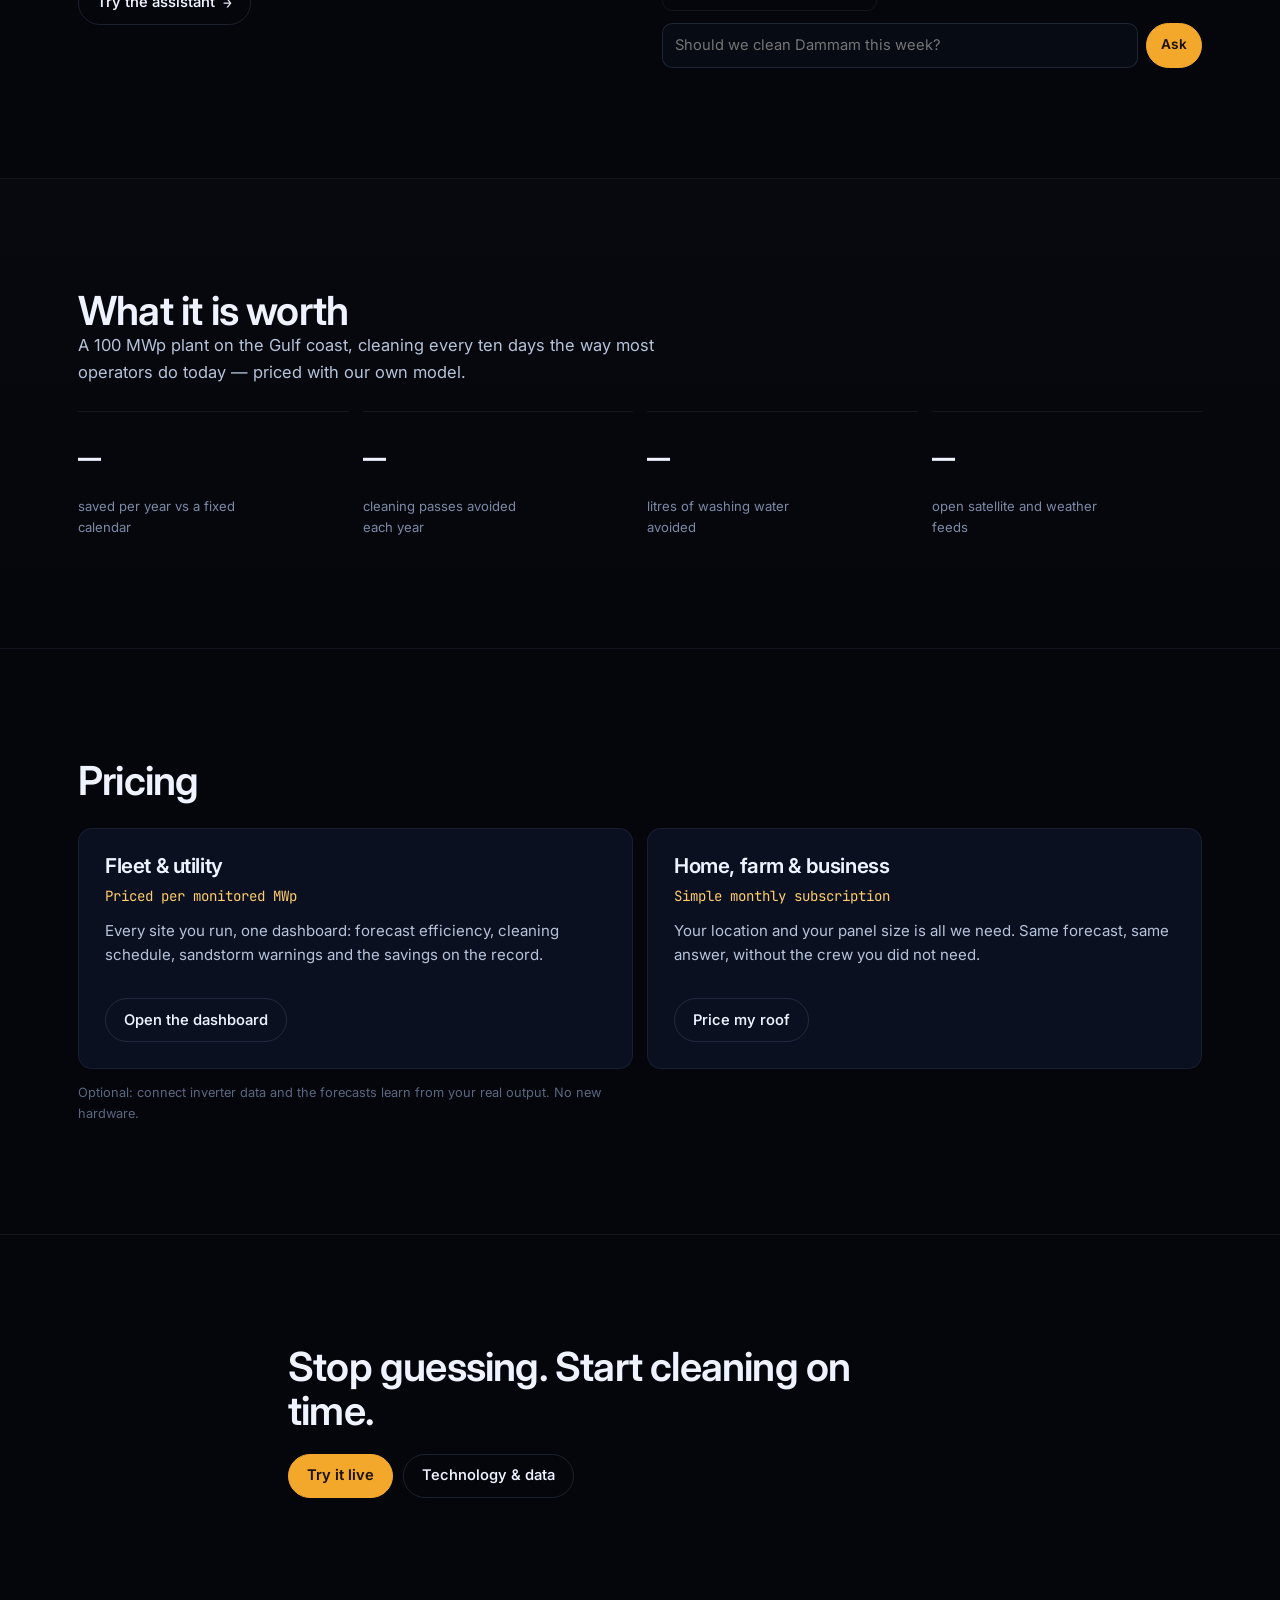
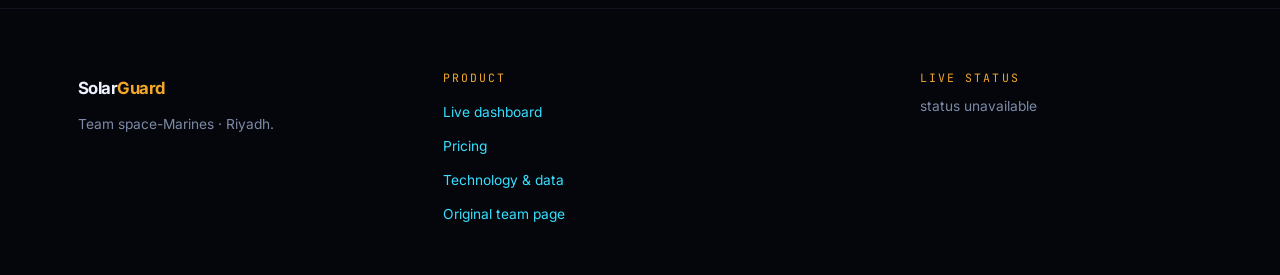
==== commit a219e655: "Site moved to the domain root; product homepage, second animation, real map, docs - SolarGuard now s" ====
--- a/public/index.html
+++ b/public/index.html
@@ -8,6 +8,10 @@
 <meta name="theme-color" content="#04060c">
 <meta property="og:title" content="SolarGuard Space">
 <meta property="og:description" content="You can't see the dust. We can. Know the day cleaning pays.">
+<meta property="og:image" content="https://space-marines.aimaher.com/assets/og.jpg">
+<meta property="og:image:width" content="1600">
+<meta property="og:image:height" content="900">
+<meta name="twitter:card" content="summary_large_image">
 <link rel="icon" href="data:image/svg+xml,%3Csvg xmlns='http://www.w3.org/2000/svg' viewBox='0 0 32 32'%3E%3Crect width='32' height='32' rx='7' fill='%23070b14'/%3E%3Cpath d='M16 6 L18 13 L25 16 L18 19 L16 26 L14 19 L7 16 L14 13 Z' fill='%23f3a72b'/%3E%3C/svg%3E">
 <link rel="preconnect" href="https://fonts.googleapis.com">
 <link rel="preconnect" href="https://fonts.gstatic.com" crossorigin>
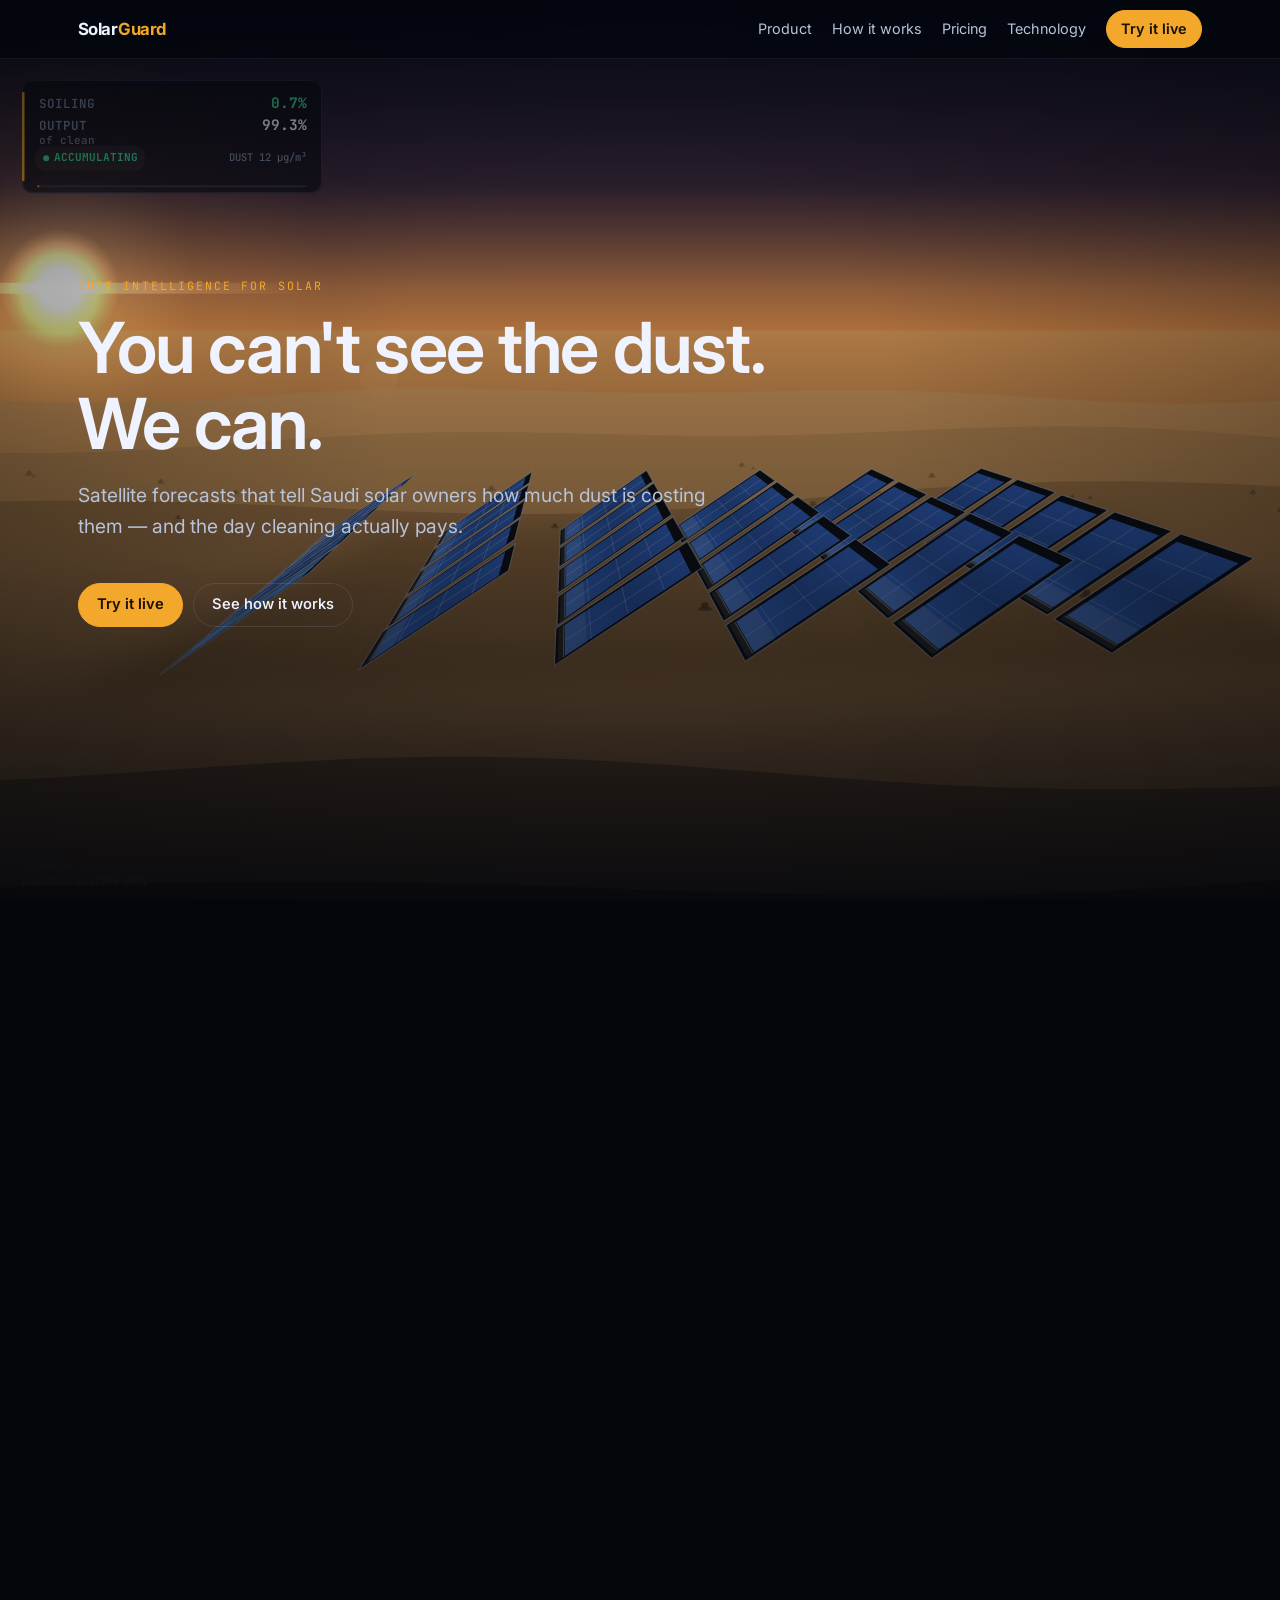
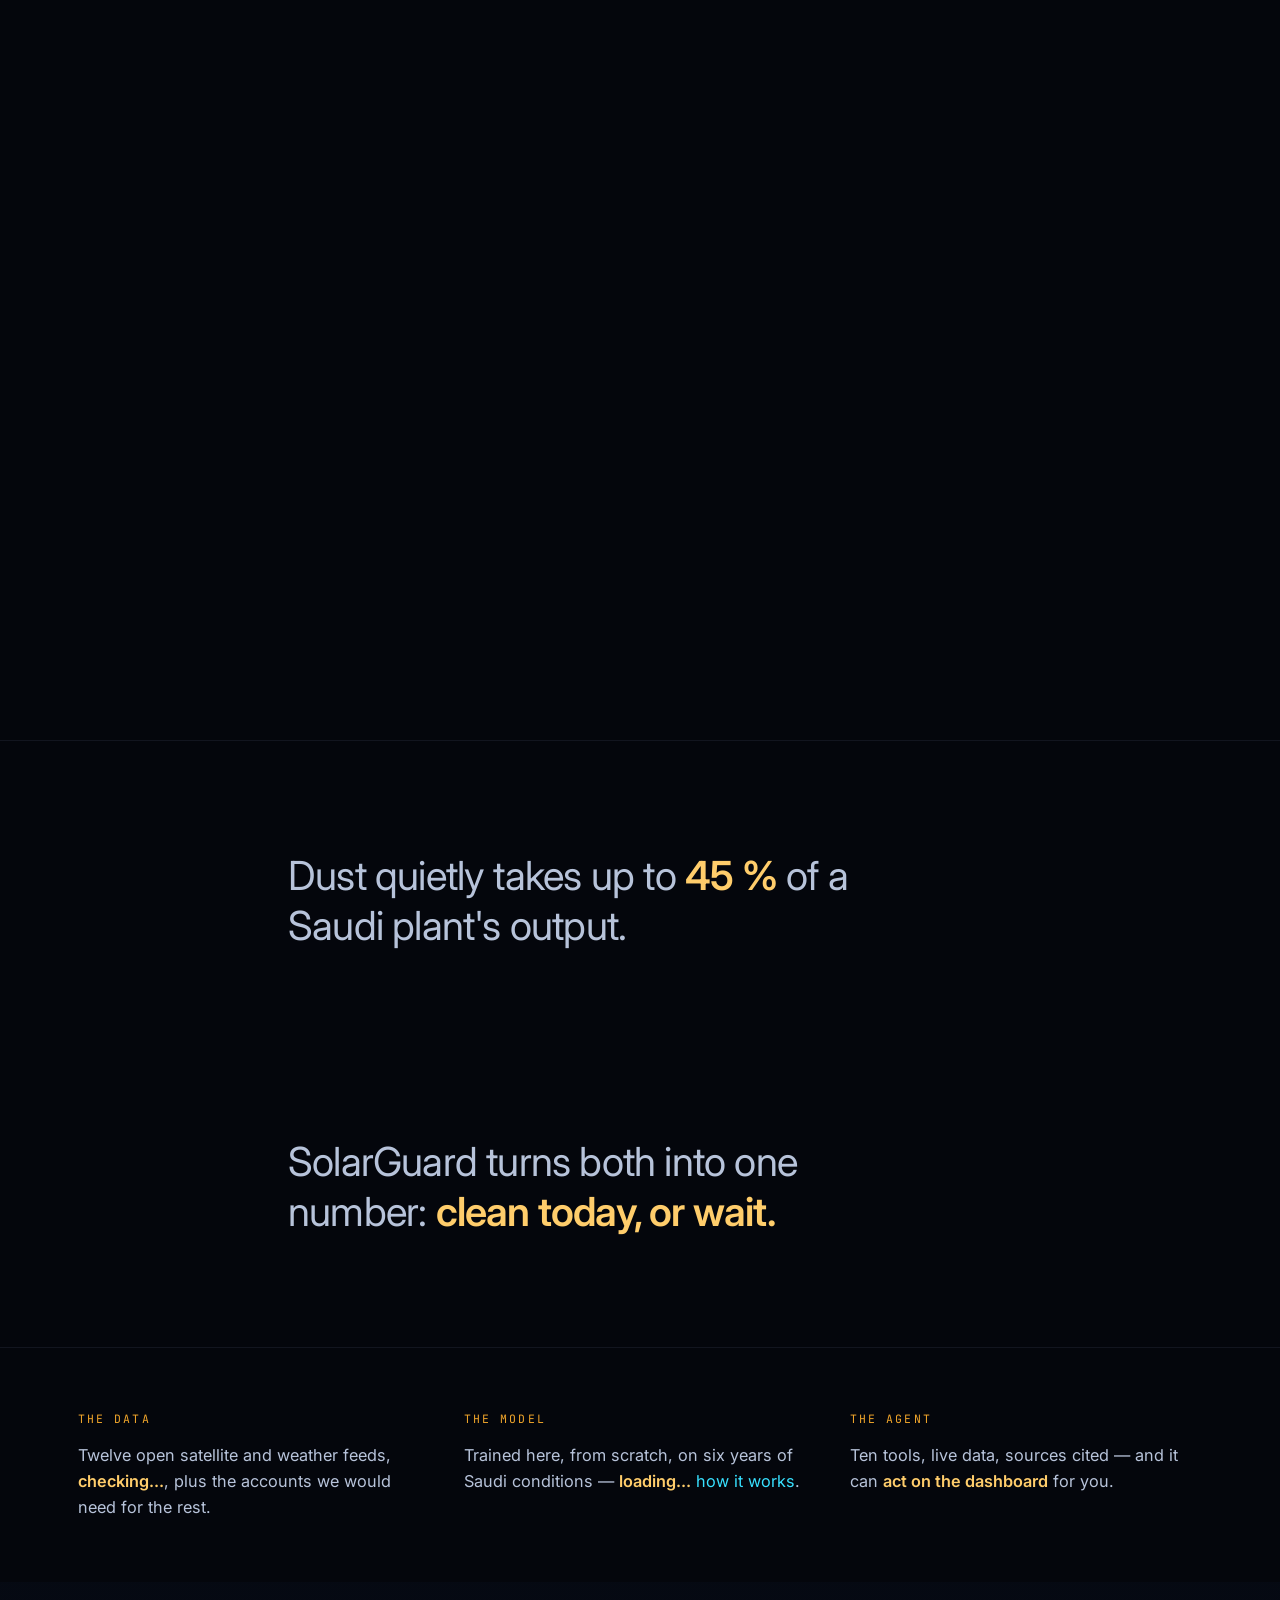
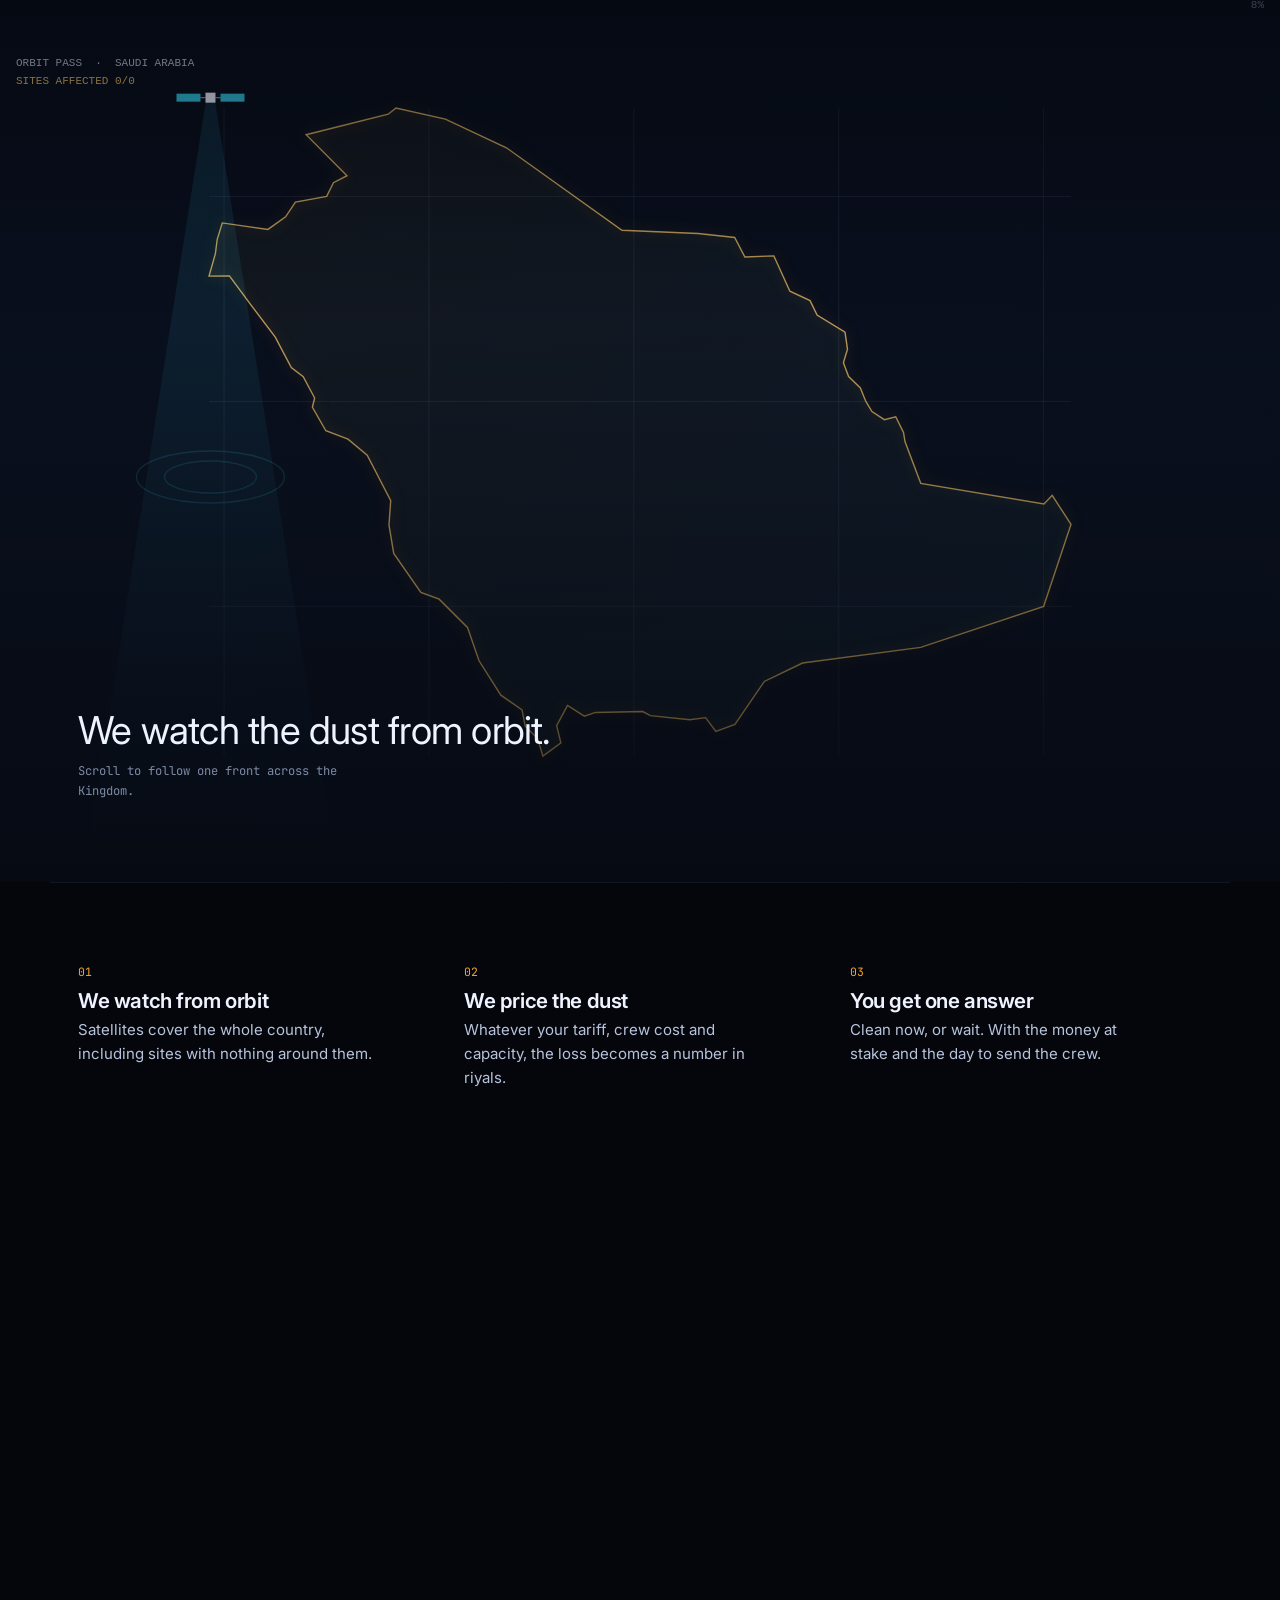
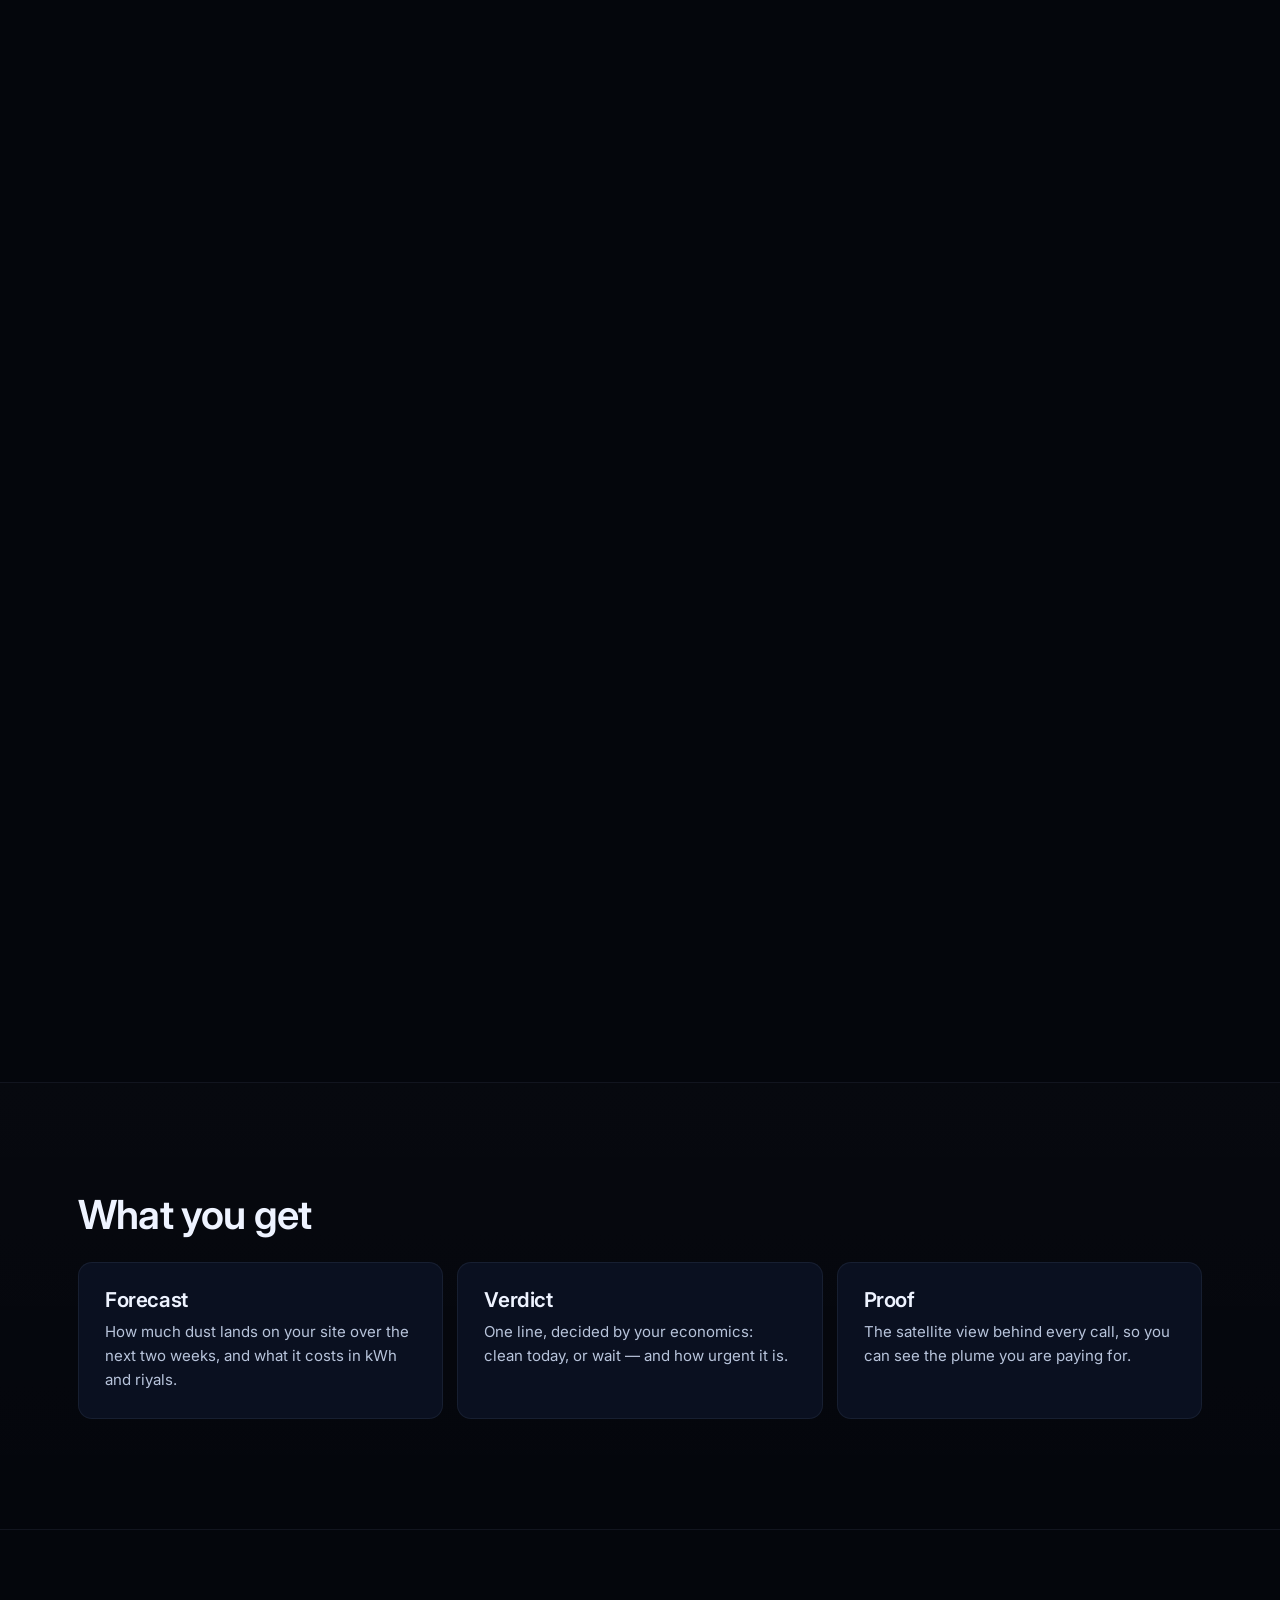
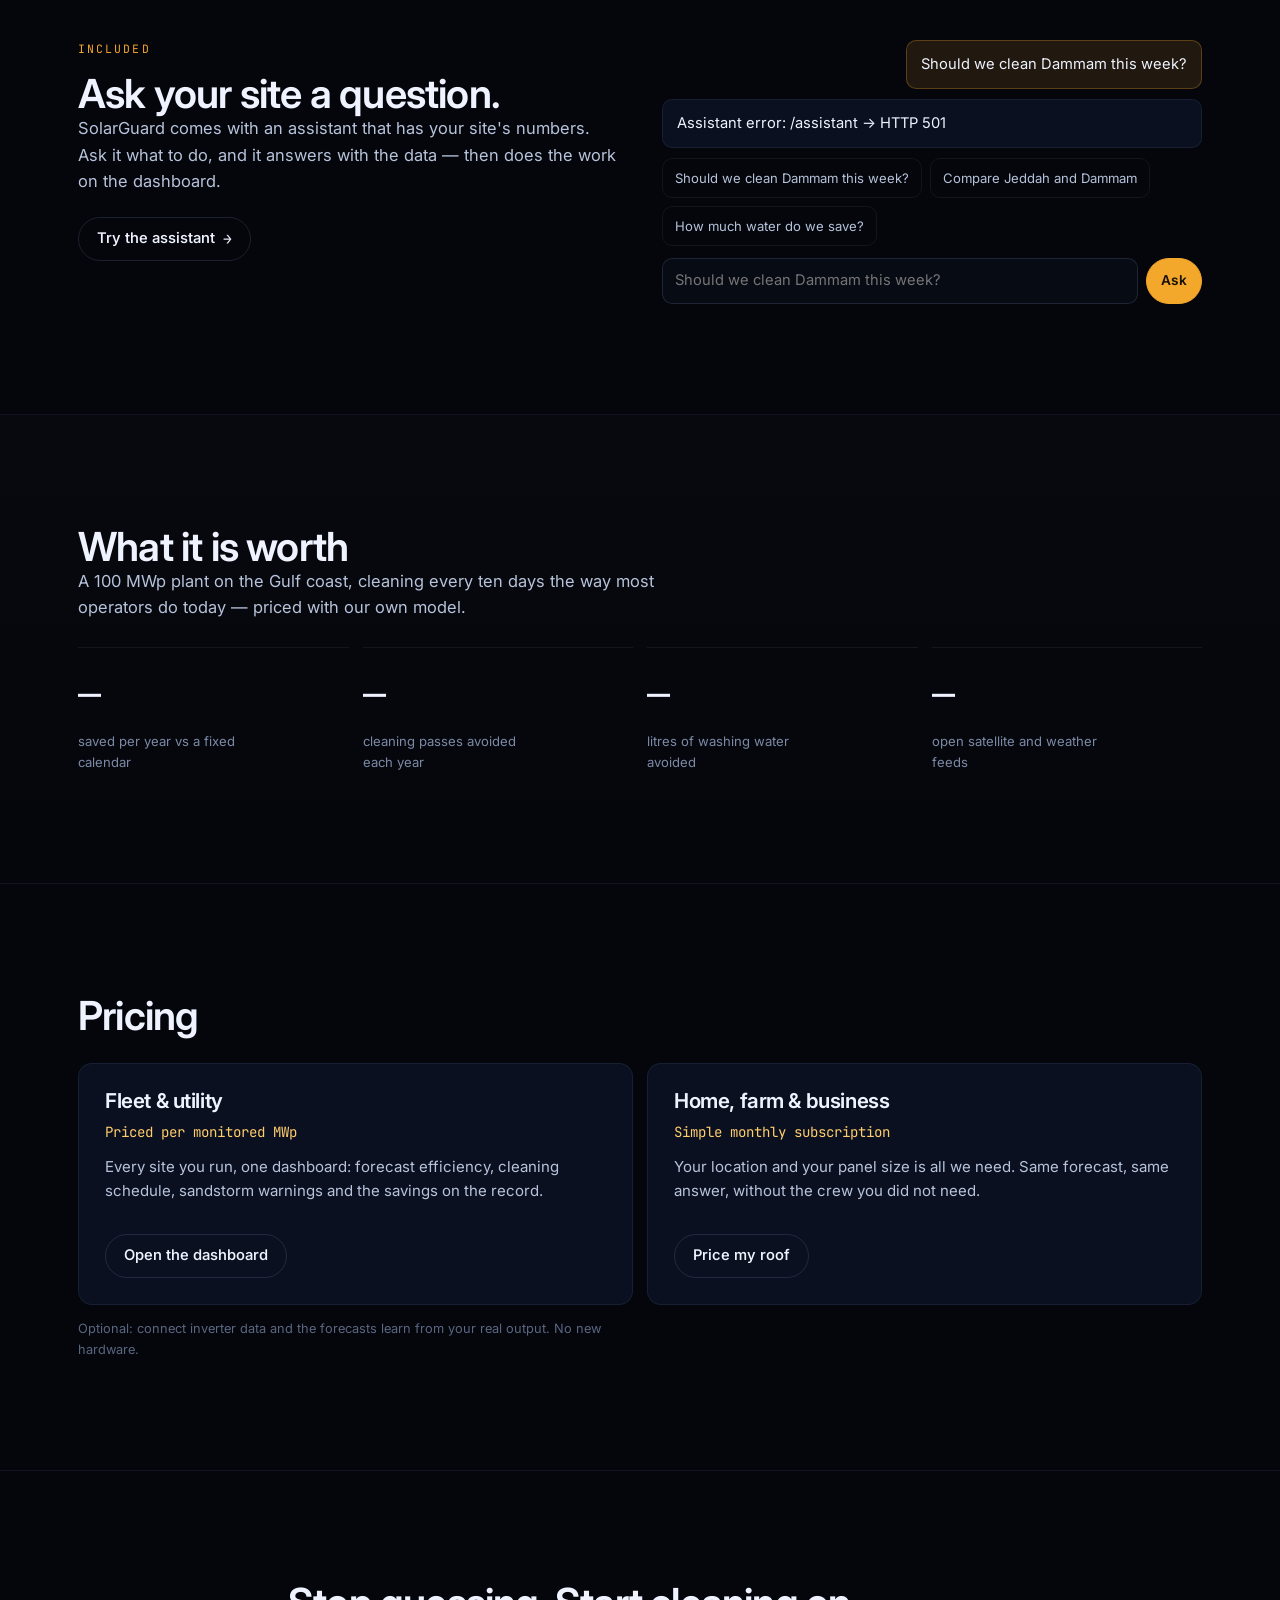
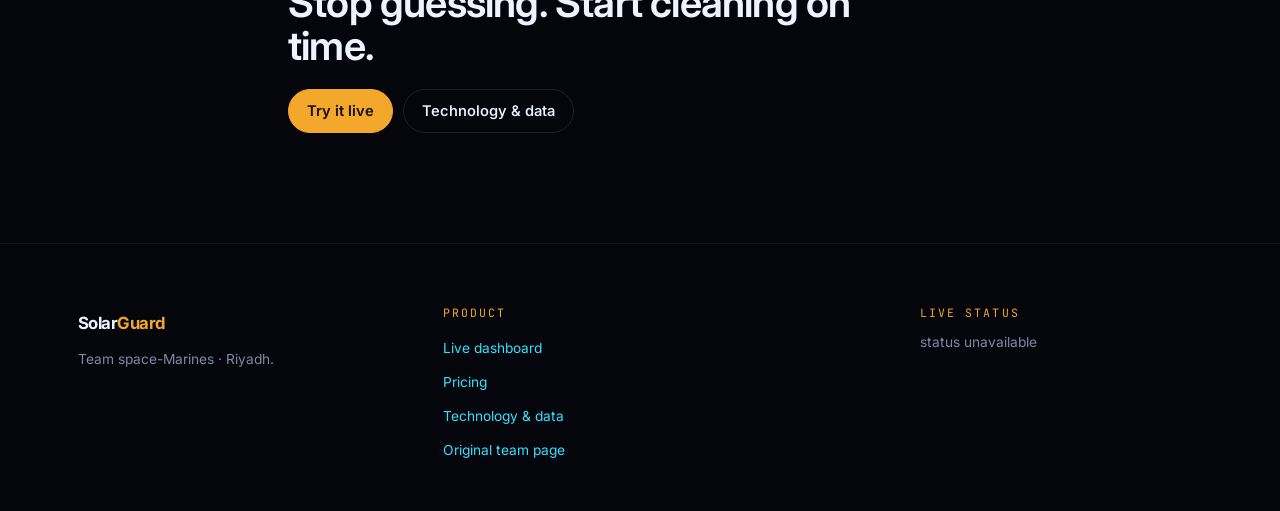
==== commit 3e865111: "Homepage: one-line mentions of the data, the trained model and the agent Minimal by design: three sh" ====
--- a/public/index.html
+++ b/public/index.html
@@ -60,6 +60,27 @@
   </div>
 </section>
 
+<!-- ══════════════════════════════ three one-liners ══════════════════════════ -->
+<section class="band tight">
+  <div class="wrap triptych">
+    <div class="reveal">
+      <p class="kicker">The data</p>
+      <p class="one-liner">Twelve open satellite and weather feeds, <b id="mini-data">checking…</b>, plus the
+        accounts we would need for the rest.</p>
+    </div>
+    <div class="reveal">
+      <p class="kicker">The model</p>
+      <p class="one-liner">Trained here, from scratch, on six years of Saudi conditions —
+        <b id="mini-model">loading…</b> <a href="technology.html">how it works</a>.</p>
+    </div>
+    <div class="reveal">
+      <p class="kicker">The agent</p>
+      <p class="one-liner">Ten tools, live data, sources cited — and it can
+        <b>act on the dashboard</b> for you.</p>
+    </div>
+  </div>
+</section>
+
 <!-- ══════════════════════════════ animation 2 + captions ══════════════════════ -->
 <section class="orbit" id="orbit">
   <div class="orbit-sticky">
--- a/public/assets/css/solarguard.css
+++ b/public/assets/css/solarguard.css
@@ -343,6 +343,12 @@
 .big-line:last-child { margin-bottom: 0; }
 .big-line b { color: var(--sand-2); font-weight: 600; }
 
+.triptych { display: grid; grid-template-columns: 1fr; gap: 22px; }
+.one-liner { font-size: 1.02rem; color: var(--ink-2); margin: 0; max-width: 34ch; }
+.one-liner b { color: var(--sand-2); }
+.band.tight { padding: clamp(38px, 7vw, 62px) 0; }
+@media (min-width: 760px) { .triptych { grid-template-columns: repeat(3, minmax(0, 1fr)); gap: 34px; } }
+
 .cards { display: grid; grid-template-columns: 1fr; gap: 14px; margin-top: 26px; }
 .cards-2 { grid-template-columns: 1fr; }
 .card {
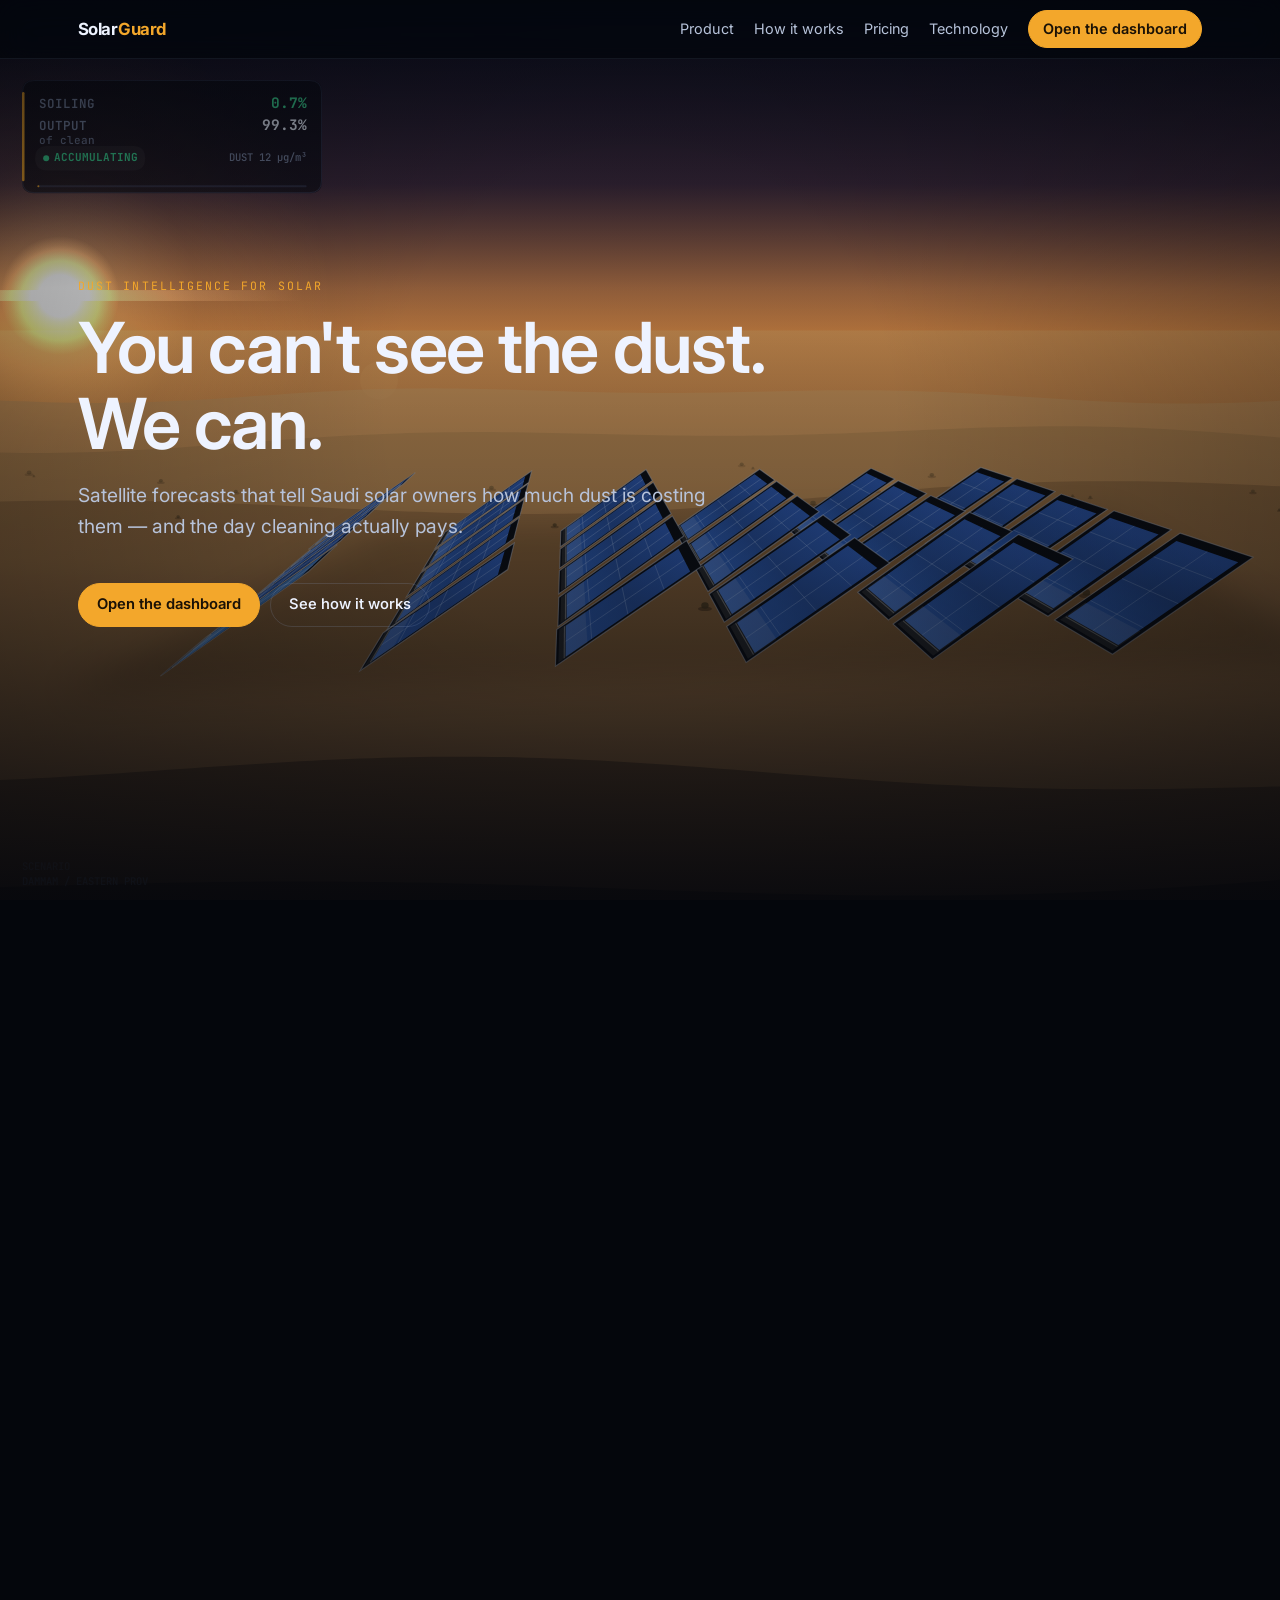
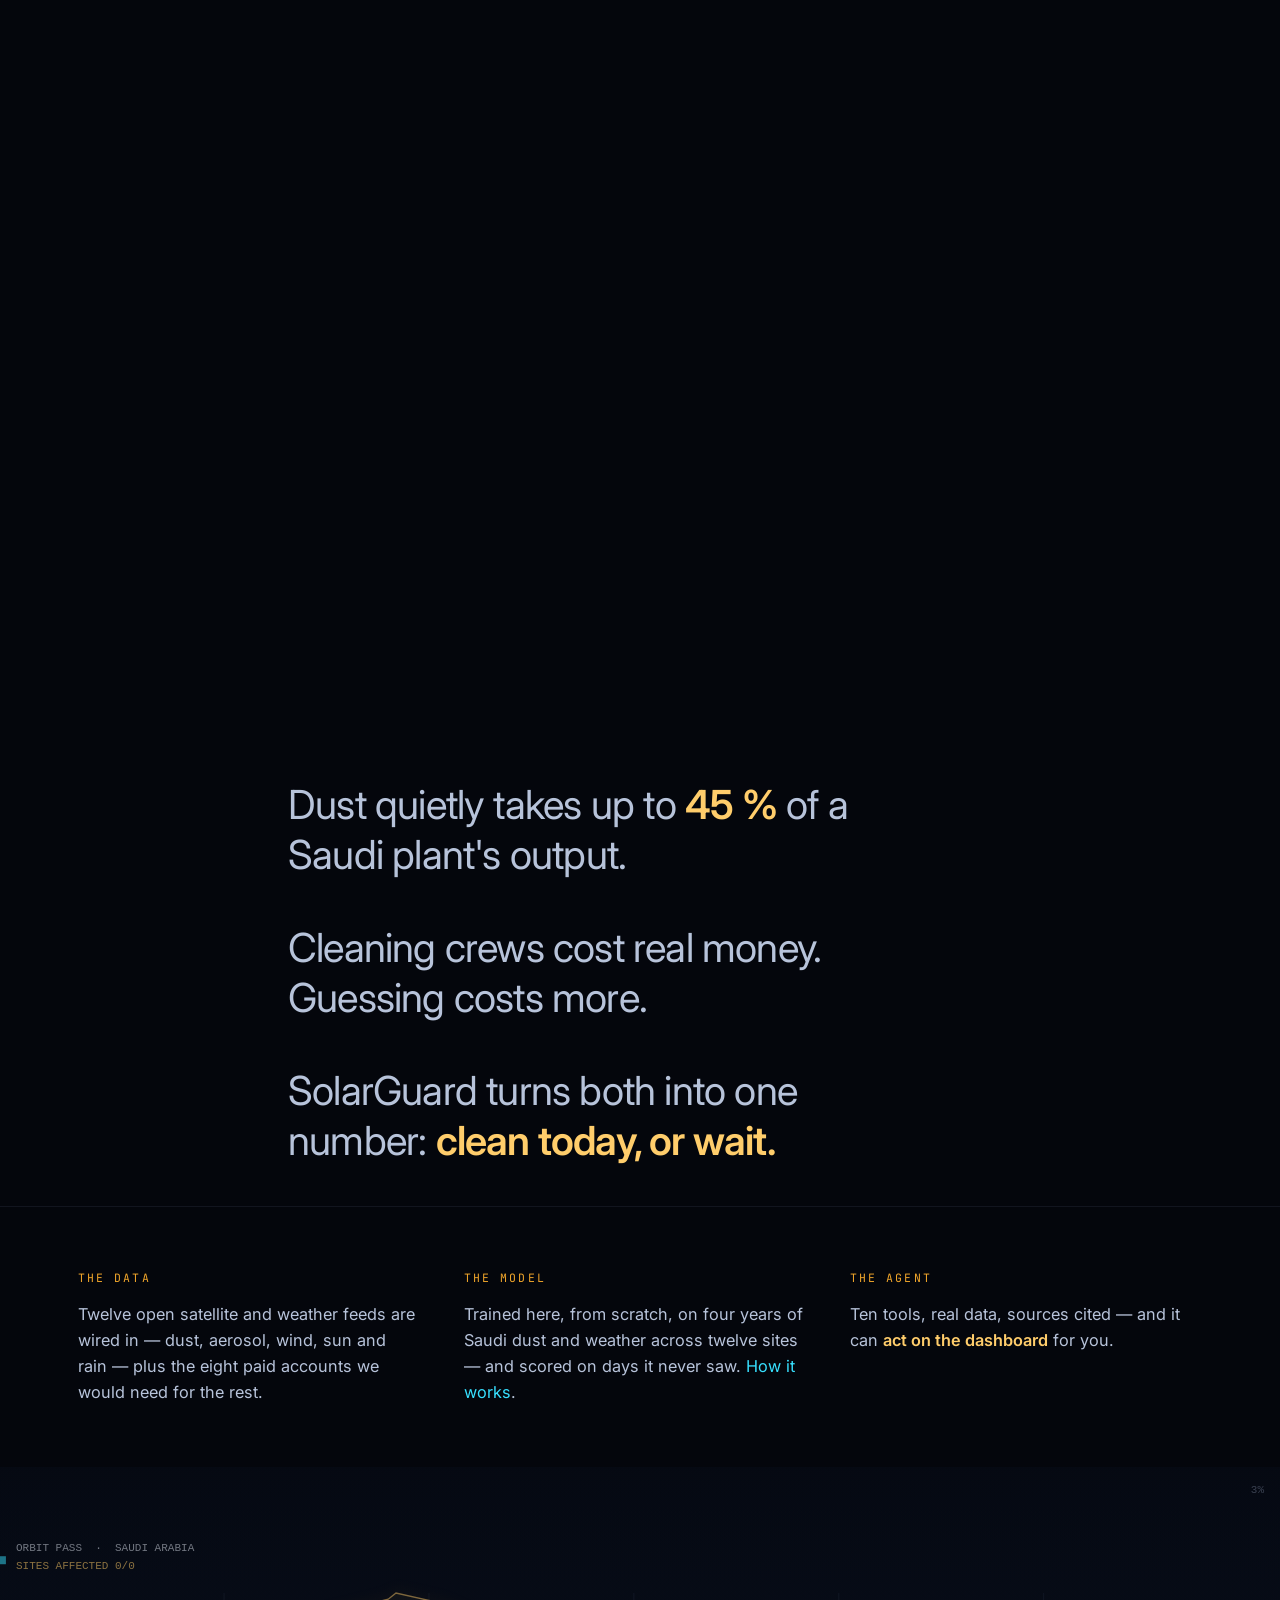
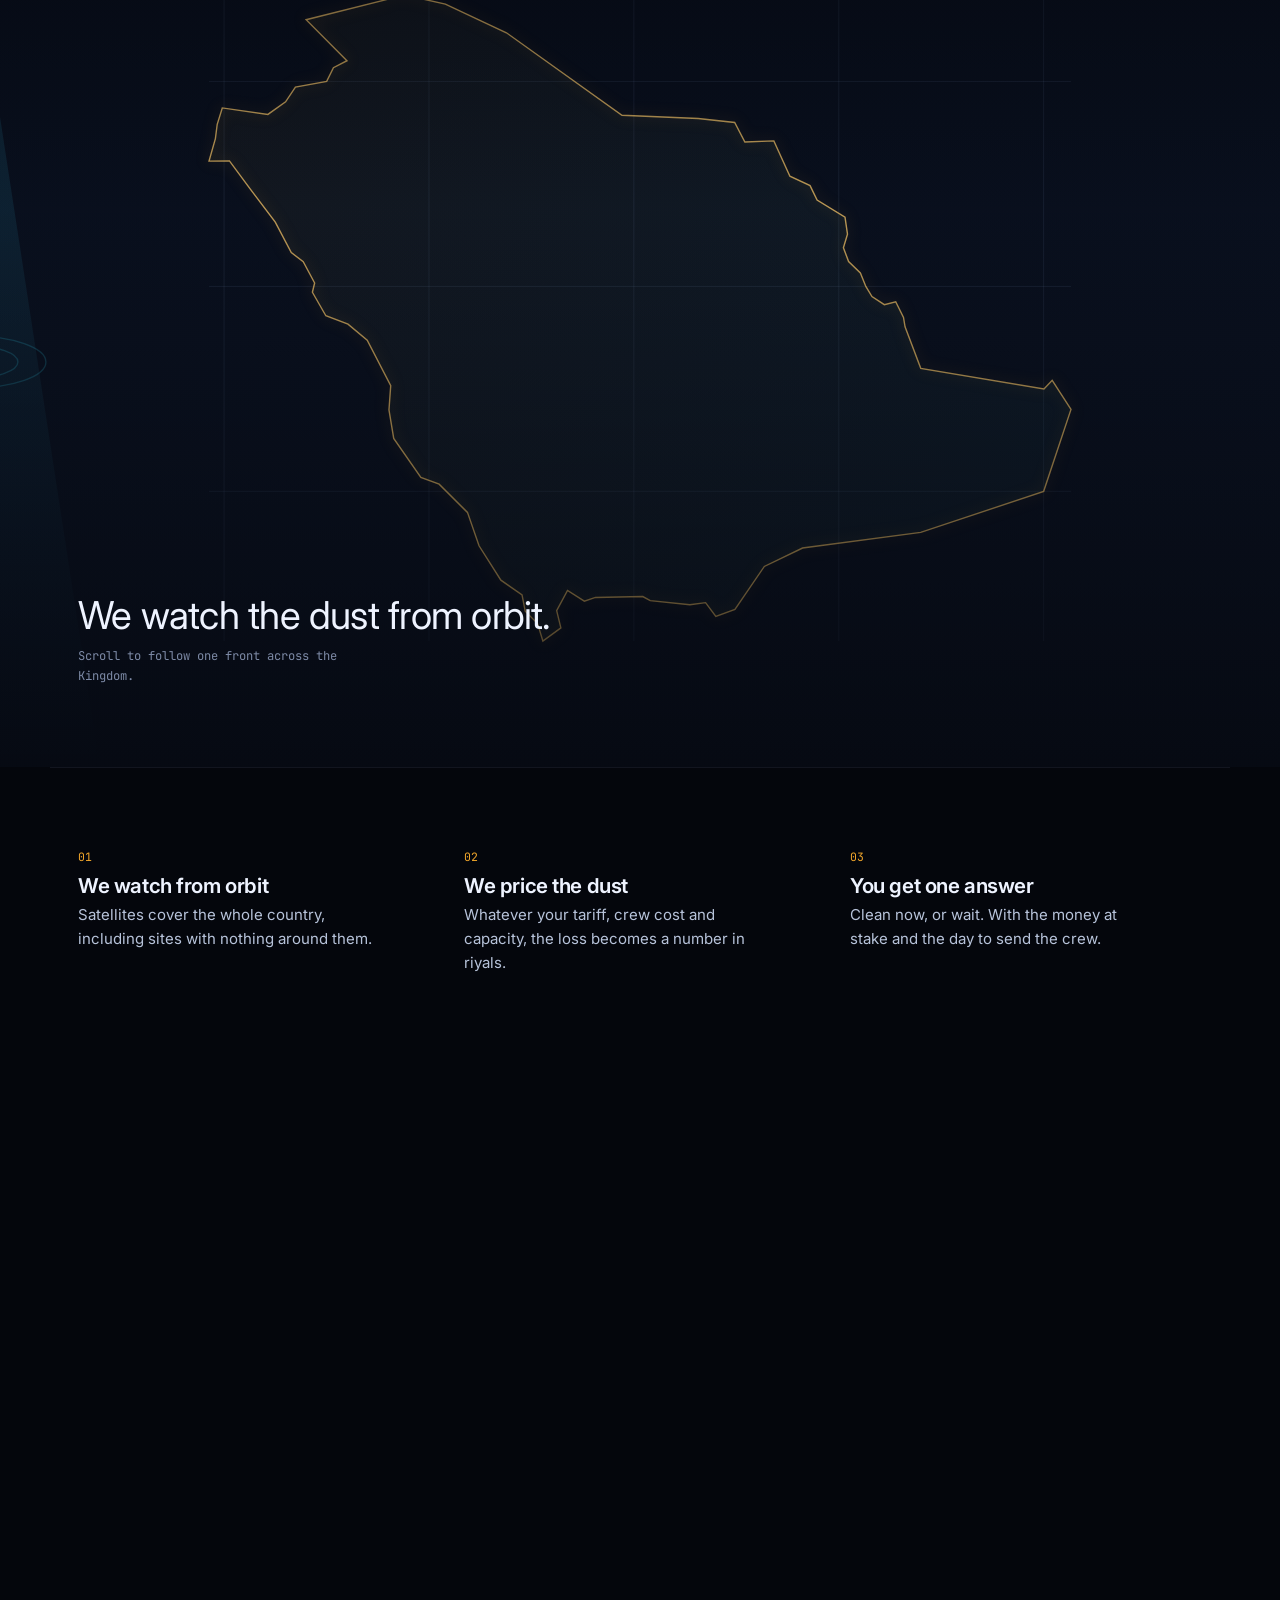
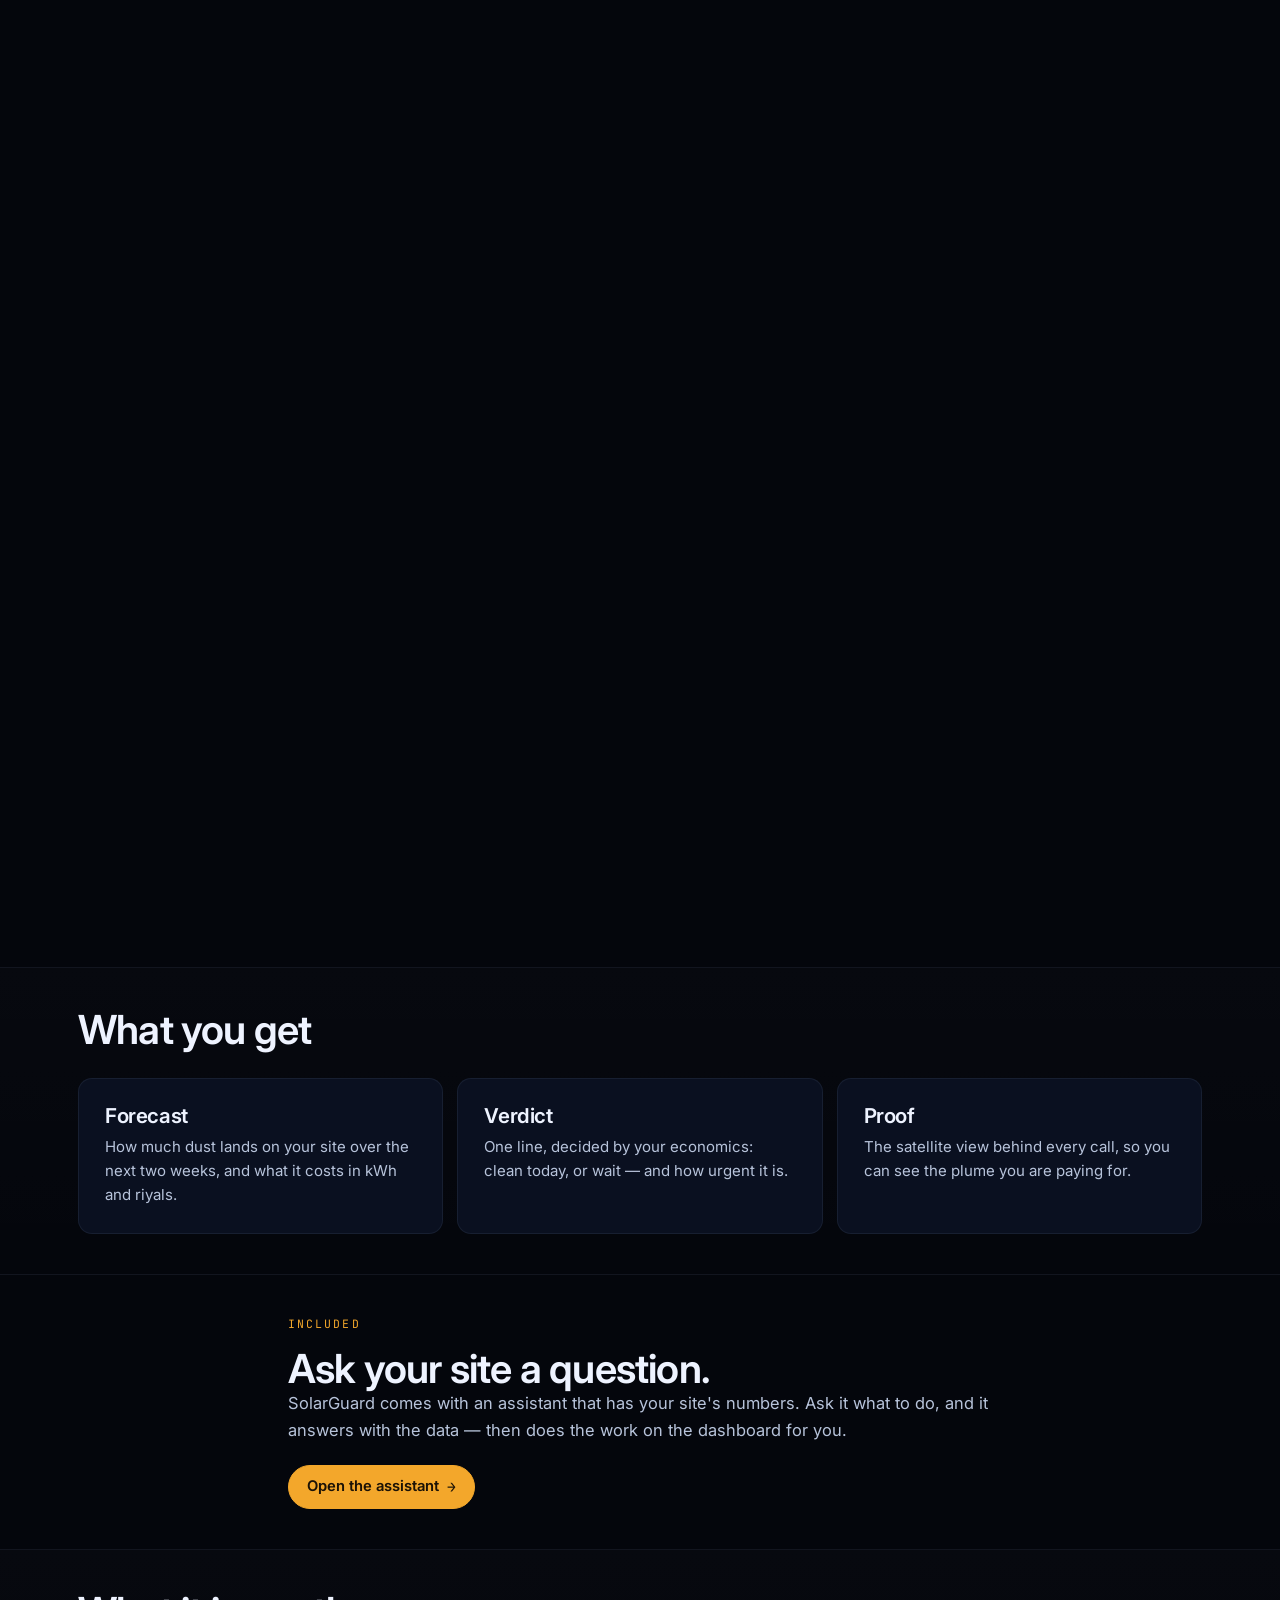
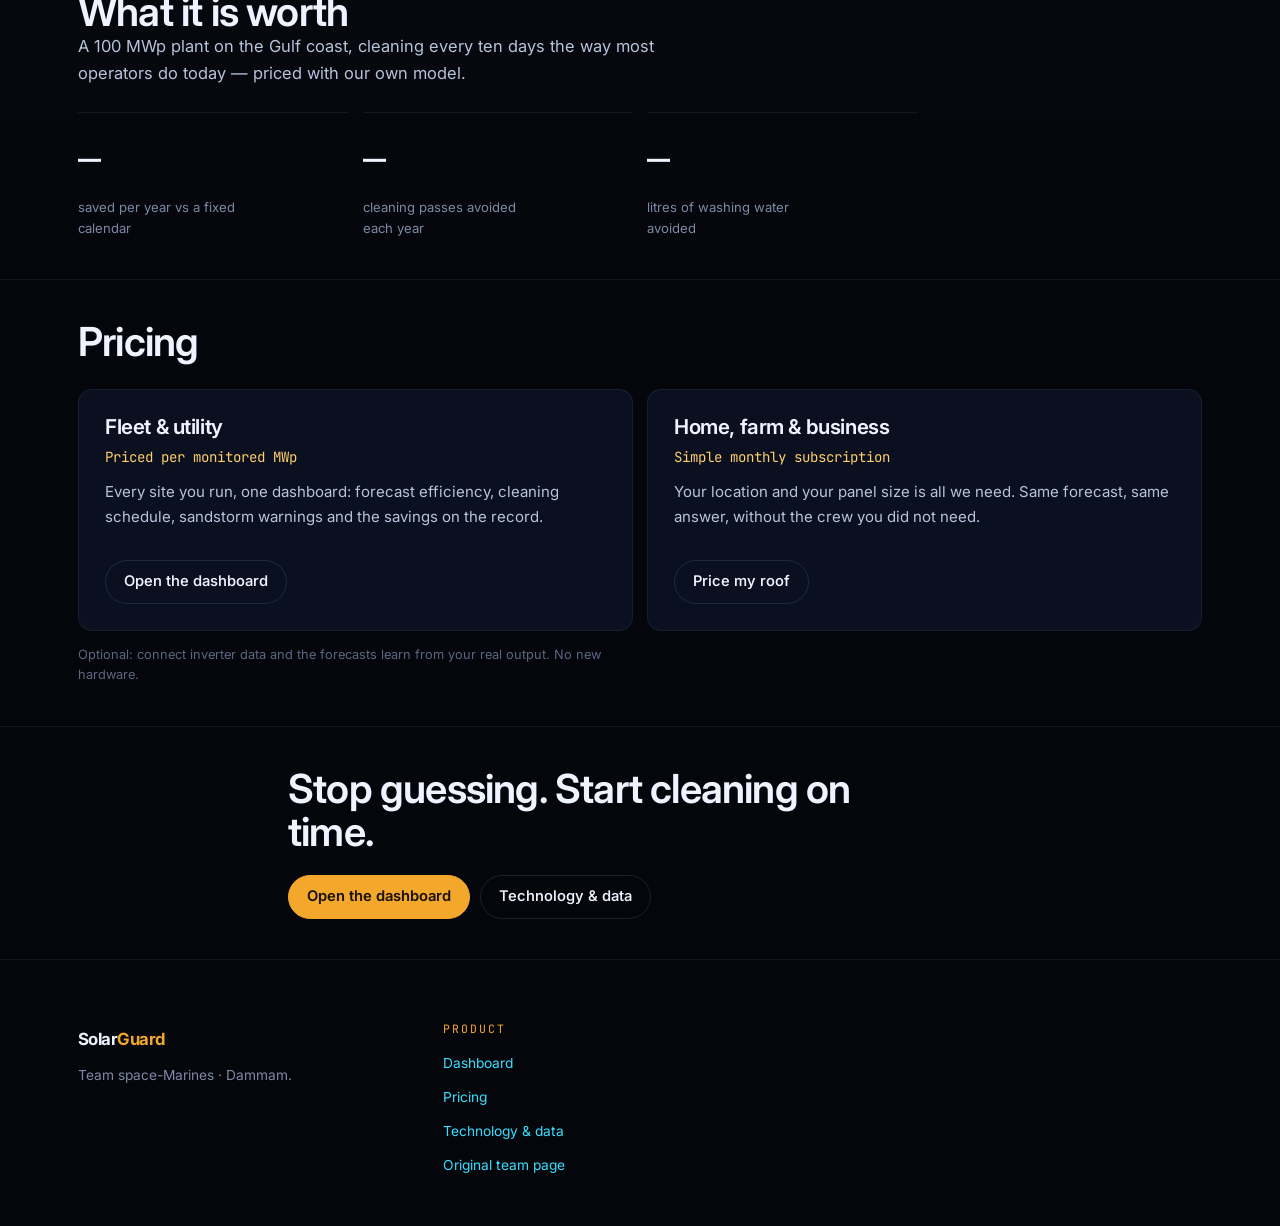
==== commit 9783a99c: "Homepage: assistant becomes a button; strip the live-status micro-copy - The homepage's live assista" ====
--- a/public/index.html
+++ b/public/index.html
@@ -4,7 +4,7 @@
 <meta charset="utf-8">
 <meta name="viewport" content="width=device-width, initial-scale=1, viewport-fit=cover">
 <title>SolarGuard Space — know when to clean your solar plant</title>
-<meta name="description" content="SolarGuard Space turns satellite dust data into a simple answer for Saudi solar owners: how much the dust is costing you, and when cleaning pays. Live dashboard, forecasts per site, AI assistant.">
+<meta name="description" content="SolarGuard Space turns satellite dust data into a simple answer for Saudi solar owners: how much the dust is costing you, and when cleaning pays. Farm dashboards, per-site forecasts, an AI assistant.">
 <meta name="theme-color" content="#04060c">
 <meta property="og:title" content="SolarGuard Space">
 <meta property="og:description" content="You can't see the dust. We can. Know the day cleaning pays.">
@@ -28,7 +28,7 @@
       <a href="#orbit">How it works</a>
       <a href="#pricing">Pricing</a>
       <a href="technology.html">Technology</a>
-      <a class="btn primary sm" href="dashboard.html">Try it live</a>
+      <a class="btn primary sm" href="dashboard.html">Open the dashboard</a>
     </div>
   </div>
 </nav>
@@ -44,7 +44,7 @@
       <p class="sub reveal">Satellite forecasts that tell Saudi solar owners how much dust is
         costing them — and the day cleaning actually pays.</p>
       <div class="row-btns reveal">
-        <a class="btn primary" href="dashboard.html">Try it live</a>
+        <a class="btn primary" href="dashboard.html">Open the dashboard</a>
         <a class="btn" href="#orbit">See how it works</a>
       </div>
     </div>
@@ -65,17 +65,17 @@
   <div class="wrap triptych">
     <div class="reveal">
       <p class="kicker">The data</p>
-      <p class="one-liner">Twelve open satellite and weather feeds, <b id="mini-data">checking…</b>, plus the
-        accounts we would need for the rest.</p>
+      <p class="one-liner">Twelve open satellite and weather feeds are wired in — dust, aerosol, wind,
+        sun and rain — plus the eight paid accounts we would need for the rest.</p>
     </div>
     <div class="reveal">
       <p class="kicker">The model</p>
-      <p class="one-liner">Trained here, from scratch, on six years of Saudi conditions —
-        <b id="mini-model">loading…</b> <a href="technology.html">how it works</a>.</p>
+      <p class="one-liner">Trained here, from scratch, on four years of Saudi dust and weather across
+        twelve sites — and scored on days it never saw. <a href="technology.html">How it works</a>.</p>
     </div>
     <div class="reveal">
       <p class="kicker">The agent</p>
-      <p class="one-liner">Ten tools, live data, sources cited — and it can
+      <p class="one-liner">Ten tools, real data, sources cited — and it can
         <b>act on the dashboard</b> for you.</p>
     </div>
   </div>
@@ -124,19 +124,14 @@
 
 <!-- ══════════════════════════════ agent ══════════════════════════════ -->
 <section class="band" id="agent">
-  <div class="wrap two-col">
+  <div class="wrap narrow">
     <div class="reveal">
       <p class="kicker">Included</p>
       <h2>Ask your site a question.</h2>
       <p>SolarGuard comes with an assistant that has your site's numbers. Ask it what to do, and it
-        answers with the data — then does the work on the dashboard.</p>
-      <div class="row-btns"><a class="btn" href="dashboard.html#agent">Try the assistant <span class="arw">→</span></a></div>
-    </div>
-    <div class="reveal">
-      <div class="chat" id="home-chat"></div>
-      <div class="ask-row">
-        <input id="home-ask" type="text" placeholder="Should we clean Dammam this week?" autocomplete="off">
-        <button class="btn primary sm" id="home-ask-go">Ask</button>
+        answers with the data — then does the work on the dashboard for you.</p>
+      <div class="row-btns">
+        <a class="btn primary" href="dashboard.html#agent">Open the assistant <span class="arw">→</span></a>
       </div>
     </div>
   </div>
@@ -152,7 +147,6 @@
       <div class="stat reveal"><span class="v" id="stat-sar">—</span><span class="k">saved per year vs a fixed calendar</span></div>
       <div class="stat reveal"><span class="v" id="stat-mwh">—</span><span class="k">cleaning passes avoided each year</span></div>
       <div class="stat reveal"><span class="v" id="stat-water">—</span><span class="k">litres of washing water avoided</span></div>
-      <div class="stat reveal"><span class="v" id="stat-feeds">—</span><span class="k">open satellite and weather feeds</span></div>
     </div>
   </div>
 </section>
@@ -187,7 +181,7 @@
   <div class="wrap narrow">
     <h2 class="reveal">Stop guessing. Start cleaning on time.</h2>
     <div class="row-btns reveal">
-      <a class="btn primary" href="dashboard.html">Try it live</a>
+      <a class="btn primary" href="dashboard.html">Open the dashboard</a>
       <a class="btn" href="technology.html">Technology &amp; data</a>
     </div>
   </div>
@@ -197,19 +191,15 @@
   <div class="wrap foot-grid">
     <div>
       <a class="brand" href="./">Solar<span>Guard</span></a>
-      <p class="small dim">Team space-Marines · Riyadh.</p>
+      <p class="small dim">Team space-Marines · Dammam.</p>
     </div>
     <div>
       <p class="kicker">Product</p>
-      <p class="small"><a href="dashboard.html">Live dashboard</a><br>
+      <p class="small"><a href="dashboard.html">Dashboard</a><br>
         <a href="#pricing">Pricing</a><br>
         <a href="technology.html">Technology &amp; data</a><br>
         <a href="mission/">Original team page</a></p>
     </div>
-    <div>
-      <p class="kicker">Live status</p>
-      <p class="small dim" id="foot-status">checking feeds…</p>
-    </div>
   </div>
 </footer>
 
--- a/public/assets/css/solarguard.css
+++ b/public/assets/css/solarguard.css
@@ -233,24 +233,17 @@
 .livetile .u { font-size: 0.78rem; color: var(--ink-4); }
 .map-shell { position: relative; border-radius: var(--r); overflow: hidden; border: 1px solid var(--line-soft); background: var(--bg-soft); }
 #sg-map, #realmap { display: block; width: 100%; height: clamp(300px, 46svh, 560px); }
-.map-tools { display: flex; flex-wrap: wrap; gap: 8px; margin-top: 12px; }
-.map-tools > * { flex: 1 1 170px; min-width: 0; }
-#cost-preset, #site-select { text-overflow: ellipsis; }
+.map-tools { display: flex; flex-wrap: wrap; gap: 8px; margin-top: 10px; }
+.map-tools .btn { flex: 0 0 auto; }
 .map-hint { display: flex; justify-content: space-between; gap: 10px; font-size: 0.72rem; color: var(--ink-4); margin-top: 8px; }
 .spinner { width: 14px; height: 14px; border-radius: 50%; border: 2px solid rgba(255,255,255,.15); border-top-color: var(--sand); animation: spin .8s linear infinite; display: inline-block; vertical-align: -2px; }
 @keyframes spin { to { transform: rotate(360deg) } }
 
-/* the real-map module renders its own floating cluster; on a phone that cluster
-   clips against the map edge, so there we hide it and drive the same functions
-   from the page's own control row */
-@media (max-width: 719px) {
-  .sg-ctrls { display: none !important; }
-}
-@media (min-width: 720px) {
-  /* desktop with the real map: its own cluster is the better UI */
-  #map-controls { display: none; }
-  body.map-canvas #map-controls { display: flex; }
-}
+/* The map is a place-picker, so it carries no floating GIS cluster of its own:
+   the dashboard strips the module's built-in cluster from the DOM and the two
+   plain buttons under the map are the whole toolbar, at every width. This rule
+   is the belt to that braces, so the cluster can never flash on screen first. */
+.sg-ctrls { display: none !important; }
 
 /* leaflet (real map) tuned to the theme */
 .leaflet-container { background: #060a13; font-family: var(--font); width: 100%; max-width: 100%; }
@@ -290,7 +283,7 @@
   .stage-copy h1 { max-width: 24ch; }
 }
 @media (min-width: 1080px) {
-  .dash { grid-template-columns: minmax(0, 1.3fr) minmax(0, 0.7fr); }
+  .dash { grid-template-columns: minmax(0, 1.18fr) minmax(0, 0.82fr); }
   body { font-size: 16.5px; }
 }
 
@@ -405,3 +398,142 @@
   .orbit-sub { max-width: 100%; }
   .big-line { max-width: 100%; }
 }
+
+/* ══════════════════════════════ dashboard bands ═════════════════════════════
+   The dashboard reads top to bottom in two colours of truth: "modelled" (our
+   model's output, sand) and "observed" (a measurement, cyan). Everything in a
+   band belongs to one of the two, so a reader can never mistake a prediction for
+   a measurement. */
+.band { padding: clamp(26px, 4.5vw, 40px) 0; border-top: 1px solid var(--line-soft); }
+.band:first-of-type { border-top: 0; }
+.band-head { display: flex; align-items: center; gap: 12px; flex-wrap: wrap; margin-bottom: 18px; }
+.band-head h2 { font-size: clamp(1.02rem, 2.1vw, 1.28rem); margin: 0; letter-spacing: -0.01em; }
+.band-head .spacer { margin-left: auto; }
+.band h3.sub {
+  font-family: var(--mono); font-size: .67rem; letter-spacing: .08em; text-transform: uppercase;
+  color: var(--ink-3); font-weight: 500; margin: 26px 0 8px;
+  display: flex; align-items: baseline; gap: 10px; flex-wrap: wrap; row-gap: 3px;
+  /* the homepage's .sub caps itself at 46ch for prose; a chart label must not
+     inherit that or it wraps into a ragged column in the middle of a chart */
+  max-width: none;
+}
+/* anchors shouldn't land under the fixed nav */
+section[id], .band[id] { scroll-margin-top: 78px; }
+.band-pred {
+  background: linear-gradient(180deg, rgba(243, 167, 43, 0.055), rgba(243, 167, 43, 0) 62%);
+  border-top: 1px solid rgba(243, 167, 43, 0.3);
+  margin-top: 18px; padding-left: clamp(14px, 2.4vw, 26px); padding-right: clamp(14px, 2.4vw, 26px);
+}
+
+.chip {
+  font-family: var(--mono); font-size: .64rem; font-weight: 600; letter-spacing: .13em;
+  text-transform: uppercase; padding: 4px 9px; border-radius: 999px; white-space: nowrap;
+}
+.chip.pred { background: var(--sand); color: #100c04; }
+.chip.obs { color: var(--cyan); border: 1px solid rgba(55, 224, 255, 0.42); }
+
+.hero-nums { display: grid; grid-template-columns: 1fr; gap: 1px; margin: 22px 0 8px; }
+.num-tile, .obs-tile { display: flex; flex-direction: column; gap: 4px; padding: 14px 0; }
+.num-tile .k, .obs-tile .k {
+  font-family: var(--mono); font-size: .68rem; letter-spacing: .1em; text-transform: uppercase; color: var(--ink-3);
+}
+.num-tile .v { font-size: clamp(1.35rem, 3vw, 1.85rem); font-weight: 600; color: var(--ink); line-height: 1.05; }
+.num-tile .u, .obs-tile .u { font-size: .8rem; color: var(--ink-4); }
+.obs-tile .v { font-size: clamp(1.1rem, 2.3vw, 1.4rem); font-weight: 500; color: var(--cyan); }
+.obs-row { display: grid; grid-template-columns: repeat(2, minmax(0, 1fr)); gap: 0 20px; }
+.data .u { color: var(--ink-4); font-size: .72rem; }
+
+/* ── AI output states ─────────────────────────────────────────────────────── */
+.chip.ok { background: rgba(61, 220, 151, .16); color: #7ff0bd; border: 1px solid rgba(61, 220, 151, .4); }
+.ai .lvl, .lvl { font-weight: 600; }
+.lvl.quiet { color: var(--cyan); }
+.lvl.watch { color: var(--sand-2); }
+.lvl.storm { color: #ff7a86; }
+
+/* ---------------------------------------------------------------- the two inputs */
+.inputs-row { display: grid; grid-template-columns: 1fr; gap: 14px; margin-top: 18px; }
+.inputs-row .field { margin-bottom: 0; }
+.in-wrap { display: flex; align-items: baseline; gap: 8px; }
+.in-wrap input { font-family: var(--mono); font-variant-numeric: tabular-nums; font-size: 1.1rem; }
+.in-wrap .unit { font-family: var(--mono); font-size: 0.78rem; color: var(--ink-3); }
+label.field .hint { display: block; margin-top: 6px; font-size: 0.78rem; }
+label.field .hint b { color: var(--sand-2); font-weight: 600; }
+#baseline-note, #param-error { max-width: 62ch; }
+#param-error:empty { display: none; }
+
+.urg {
+  display: flex; justify-content: space-between; margin-top: 14px;
+  font-family: var(--mono); font-size: .7rem; letter-spacing: .1em; text-transform: uppercase; color: var(--ink-3);
+}
+.agent-side { padding-top: 4px; }
+
+/* narrow tables must not inherit the wide table's min-width floor */
+.data.compact { min-width: 0; }
+
+@media (min-width: 620px) { .obs-row { grid-template-columns: repeat(3, minmax(0, 1fr)); } }
+@media (min-width: 760px) {
+  .hero-nums { grid-template-columns: repeat(4, minmax(0, 1fr)); gap: 0 26px; }
+  .inputs-row { grid-template-columns: minmax(0, 1fr) minmax(0, 1fr); gap: 26px; }
+  .obs-row { grid-template-columns: repeat(5, minmax(0, 1fr)); }
+}
+
+/* ---------------------------------------------------------------- the answer */
+.verdict-main { min-width: 0; }
+.verdict-side { margin-left: auto; text-align: right; display: flex; flex-direction: column; gap: 3px; }
+.verdict-side .k {
+  font-family: var(--mono); font-size: .64rem; letter-spacing: .12em; text-transform: uppercase; color: var(--ink-3);
+}
+.verdict-side #reco-line { font-size: .95rem; color: var(--ink); white-space: nowrap; }
+
+/* ---------------------------------------------------------------- the year, priced */
+.water { margin-top: 18px; max-width: 640px; }
+
+/* ══════════════════════════════ AI output placeholder ══════════════════════
+   Empty on purpose. Laid out as if filled; the model team wires the ids. */
+#ai-out {
+  background: linear-gradient(180deg, rgba(55, 224, 255, 0.05), rgba(55, 224, 255, 0) 60%);
+  border-top: 1px solid rgba(55, 224, 255, 0.28);
+}
+.chip.pending { border: 1px solid var(--line); color: var(--ink-3); }
+.ai-grid { display: grid; grid-template-columns: 1fr; gap: 14px; }
+.ai-card {
+  border: 1px solid var(--line-soft); border-radius: var(--r); background: var(--panel);
+  padding: clamp(14px, 3vw, 20px); min-width: 0;
+}
+/* `.band h3.sub` is (0,2,1), so these card titles need to out-specify it. */
+.band .ai-card .ai-h {
+  font-family: var(--font); font-size: 0.95rem; font-weight: 600; letter-spacing: -0.01em;
+  text-transform: none; color: var(--ink); margin: 0 0 14px; max-width: none;
+}
+.ai-storm { display: grid; grid-template-columns: repeat(3, minmax(0, 1fr)); gap: 10px; }
+.ai-day {
+  display: flex; flex-direction: column; gap: 4px; min-width: 0;
+  border: 1px solid var(--line-soft); border-radius: var(--r-sm); padding: 10px 11px; background: var(--bg-soft);
+}
+.ai-day .k, .ai-num .k {
+  font-family: var(--mono); font-size: .64rem; letter-spacing: .1em; text-transform: uppercase; color: var(--ink-3);
+}
+.ai-day .v { font-size: clamp(1.02rem, 3.4vw, 1.2rem); font-weight: 600; color: var(--ink-3); line-height: 1.1; }
+.ai-nums { display: grid; grid-template-columns: 1fr; gap: 12px; }
+.ai-num { display: flex; flex-direction: column; gap: 3px; min-width: 0; }
+.ai-num .v { font-family: var(--mono); font-size: clamp(1.05rem, 3.4vw, 1.35rem); color: var(--ink-3); }
+.ai-num .u { font-size: .72rem; color: var(--ink-4); }
+.ai-note { margin-top: 16px; max-width: 70ch; }
+/* colour hooks for the storm tiles once a model fills them in */
+.lvl.quiet { color: var(--green); }
+.lvl.watch { color: var(--amber); }
+.lvl.storm { color: var(--red); }
+
+@media (min-width: 760px) {
+  .ai-grid { grid-template-columns: 1.15fr 1fr 1fr; }
+  .ai-nums { gap: 14px; }
+}
+@media (max-width: 719px) {
+  .verdict-side { margin-left: 0; text-align: left; }
+  .verdict-side #reco-line { white-space: normal; }
+  .ai-storm { gap: 8px; }
+  .ai-day { padding: 9px 8px; }
+  /* the four money rows must fit a 390 px phone without a sideways scroll, so
+     let the short headers wrap rather than force the column wider */
+  .table-wrap table.data.compact th { white-space: normal; }
+}
